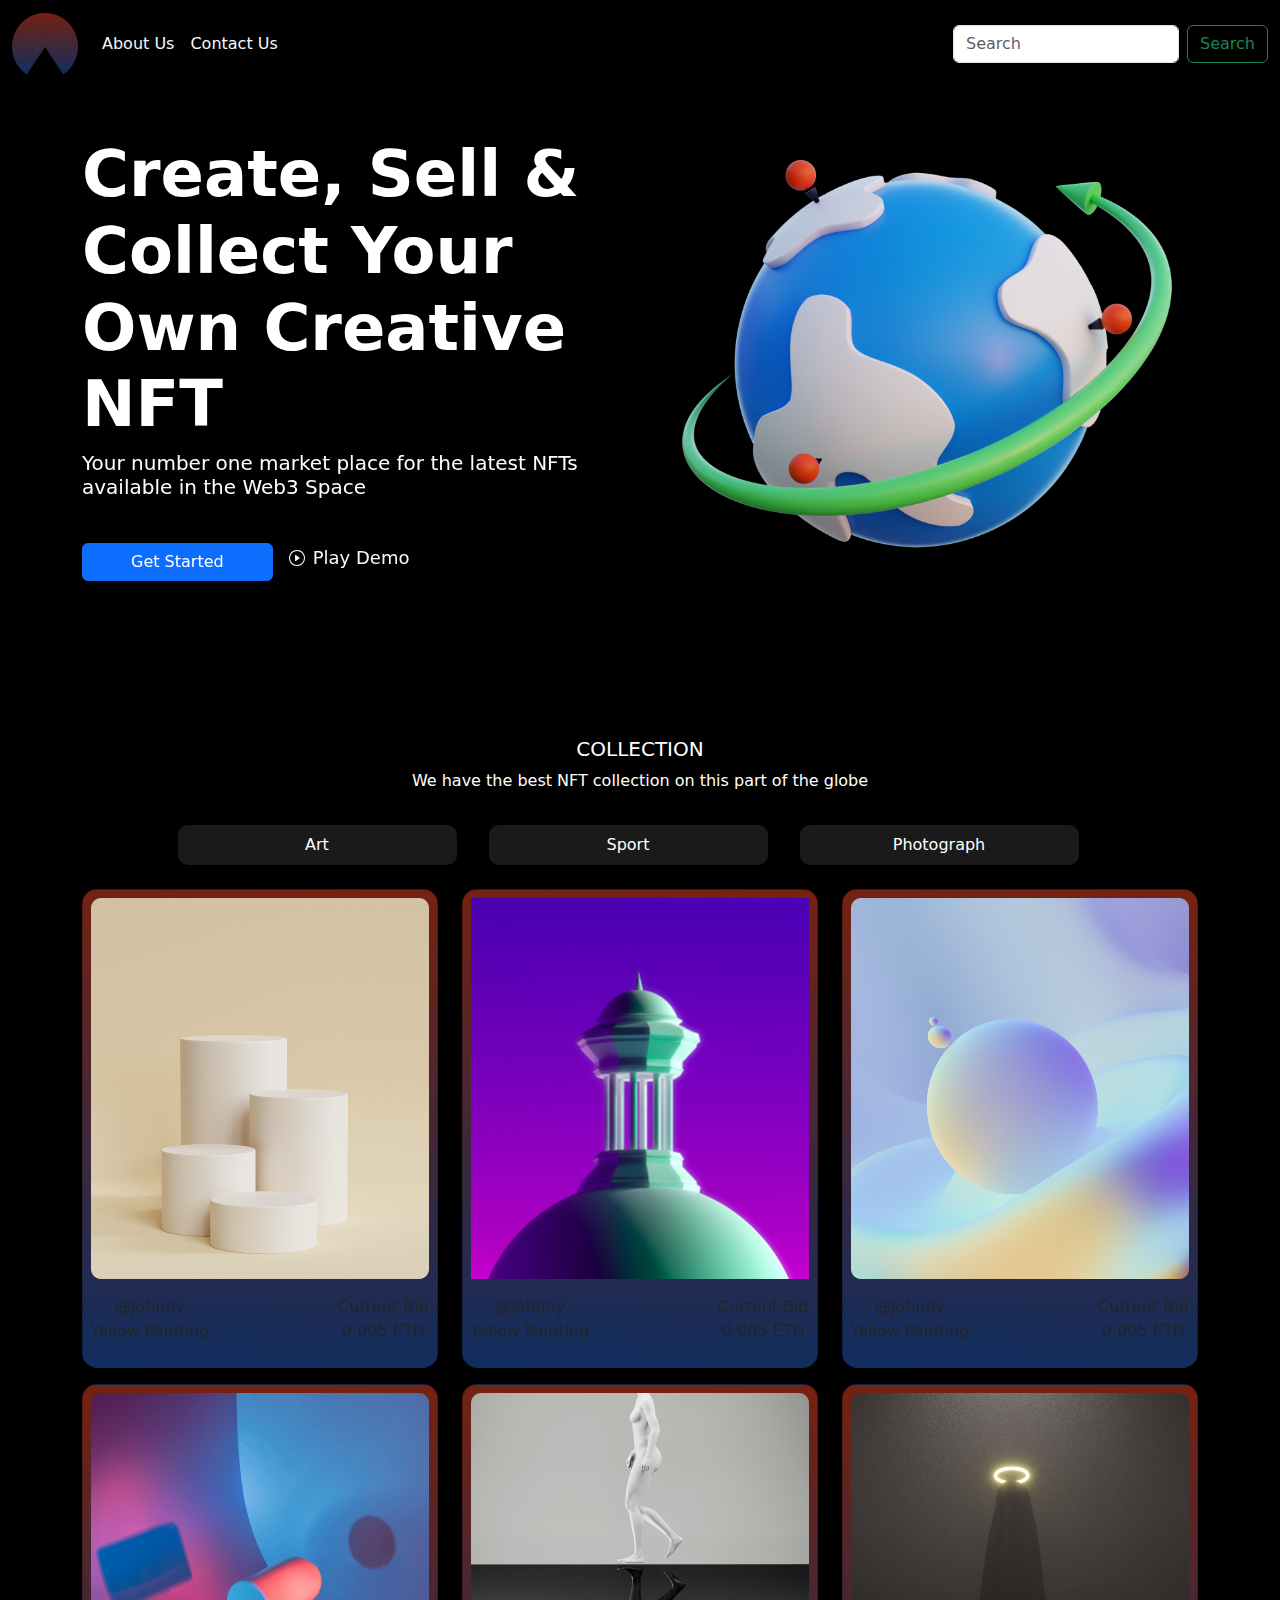
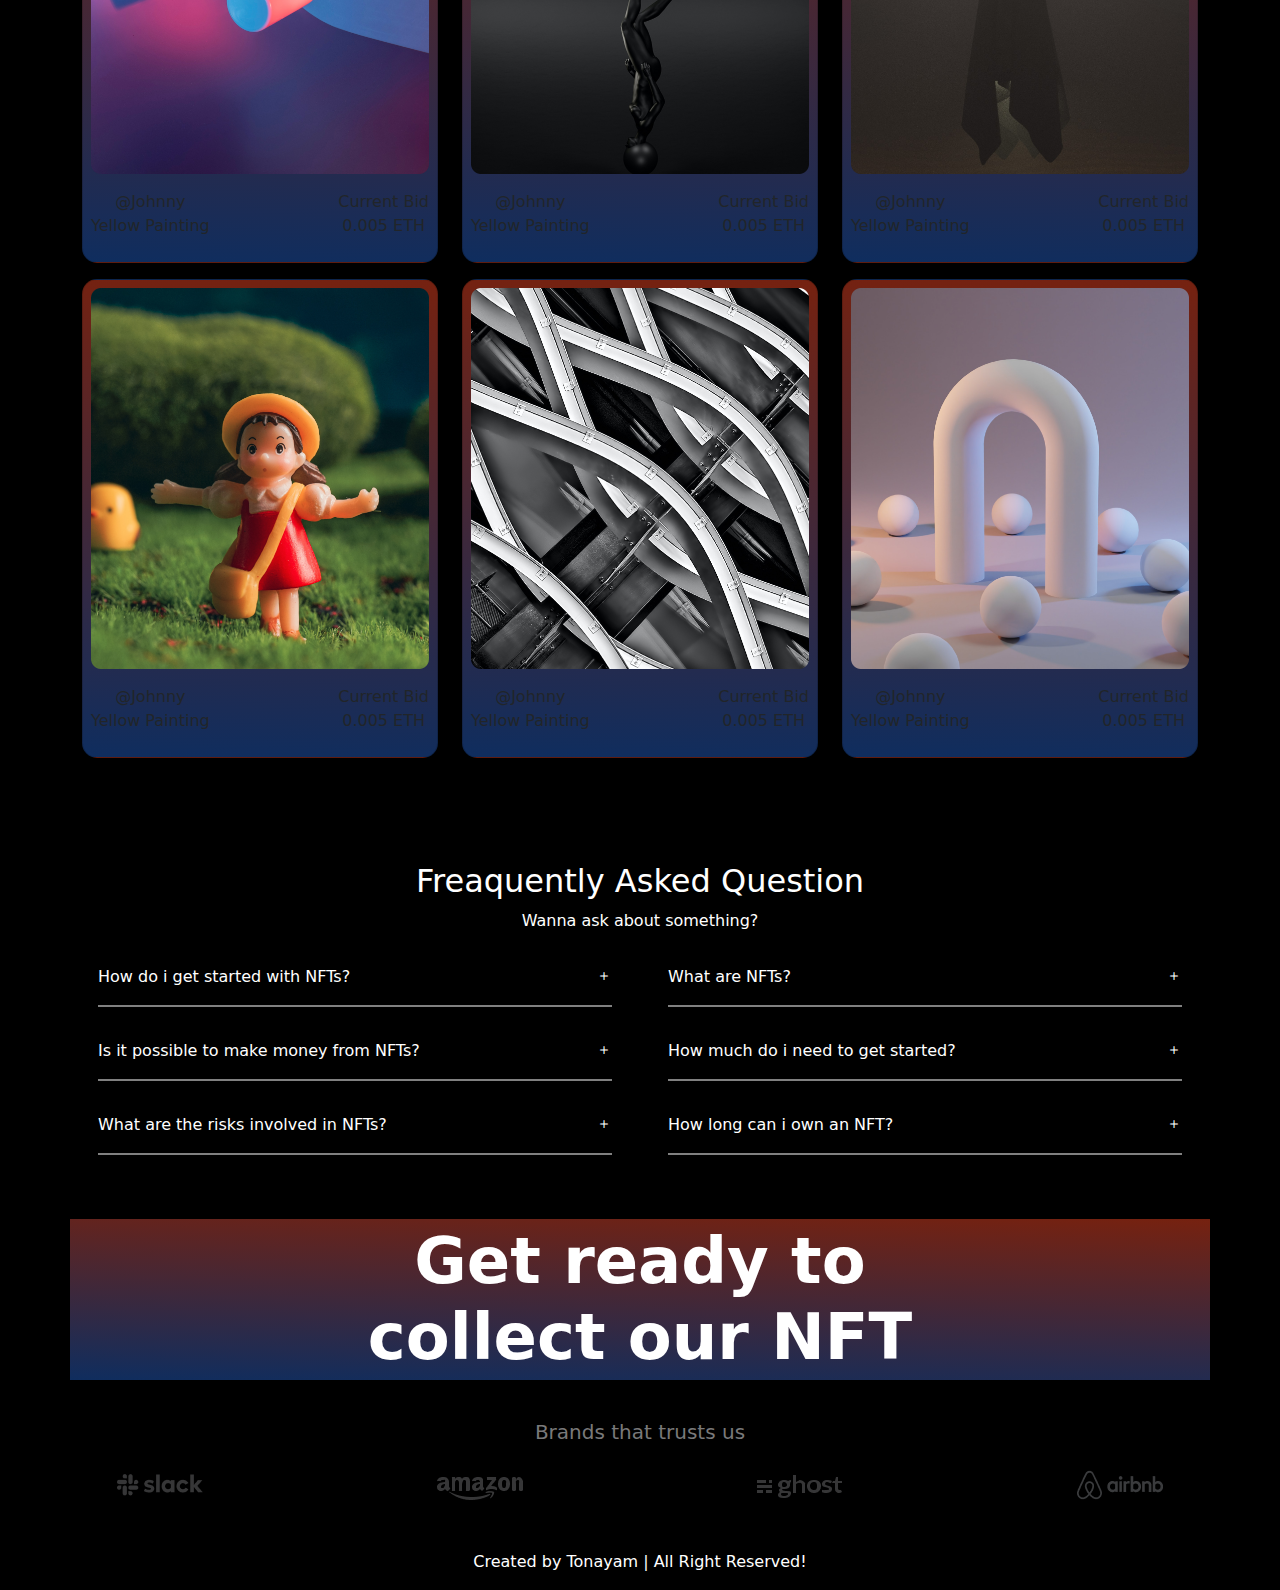
==== index.html @ 52a860ad "update" ====
<!DOCTYPE html>
<html lang="en">
  <head>
    <meta charset="UTF-8" />
    <meta http-equiv="X-UA-Compatible" content="IE=edge" />
    <meta name="viewport" content="width=device-width, initial-scale=1.0" />
    <link
      rel="stylesheet"
      href="https://cdn.jsdelivr.net/npm/bootstrap@5.2.0-beta1/dist/css/bootstrap.min.css"
    />
    <link
      rel="stylesheet"
      href="https://cdn.jsdelivr.net/npm/bootstrap-icons@1.8.2/font/bootstrap-icons.css"
    />
    <link rel="stylesheet" href="./styles.css" />
    <link href="https://unpkg.com/aos@2.3.1/dist/aos.css" rel="stylesheet" />
    <title>Meta-Verse</title>
  </head>
  <body>
    <nav class="navbar navbar-expand-lg">
      <div class="container-fluid">
        <a class="navbar-brand" href="#"
          ><img src="./Images/logo.png" alt=""
        /></a>
        <button
          class="navbar-toggler bg-light"
          type="button"
          data-bs-toggle="collapse"
          data-bs-target="#navbarSupportedContent"
          aria-controls="navbarSupportedContent"
          aria-expanded="false"
          aria-label="Toggle navigation"
        >
          <span class="navbar-toggler-icon"></span>
        </button>
        <div class="collapse navbar-collapse" id="navbarSupportedContent">
          <ul class="navbar-nav me-auto mb-2 mb-lg-0">
            <li class="nav-item">
              <a class="nav-link text-light" href="./about.html">About Us</a>
            </li>
            <li class="nav-item">
              <a class="nav-link text-light" href="./contact.html"
                >Contact Us</a
              >
            </li>
          </ul>
          <form class="d-flex" role="search">
            <input
              class="form-control me-2"
              type="search"
              placeholder="Search"
              aria-label="Search"
            />
            <button class="btn btn-outline-success" type="submit">
              Search
            </button>
          </form>
        </div>
      </div>
    </nav>
    <header>
      <div class="container py-lg-5 py-2">
        <div class="row d-flex flex-lg-row flex-column-reverse">
          <div class="col-lg-6 py-lg-0 py-5" data-aos="fade-up">
            <h1>Create, Sell & Collect Your Own Creative NFT</h1>
            <h3>
              Your number one market place for the latest NFTs available in the
              Web3 Space
            </h3>
            <div class="d-flex flex-column flex-lg-row align-items-center pt-4">
              <button class="btn btn-primary px-lg-5">Get Started</button>
              <a class="p-3 text-light d-flex" href="#"
                ><i class="bi bi-play-circle"></i>
                <h4 class="ms-2">Play Demo</h4>
              </a>
            </div>
          </div>
          <div class="col-lg-6 globe">
            <img src="./Images/globe.png" alt="" class="img-fluid" />
          </div>
        </div>
      </div>
    </header>
    <section class="collection">
      <div class="container mt-lg-5 mt-2 pt-5">
        <div class="row text-center">
          <h3>COLLECTION</h3>
          <p>We have the best NFT collection on this part of the globe</p>
          <div class="row d-flex justify-content-center text-center">
            <div class="cat col-3">Art</div>
            <div class="cat col-3">Sport</div>
            <div class="cat col-lg-3 col-md-3 col-5">Photograph</div>
          </div>
          <div class="col-lg-4 col-md-6 col-12">
            <div class="card p-2">
              <img src="./Images/nft-1.png" alt="" />
              <div class="pt-3 pb-0 d-flex justify-content-between">
                <p>@Johnny <br />Yellow Painting</p>
                <p>
                  Current Bid <br />
                  0.005 ETH
                </p>
              </div>
            </div>
          </div>
          <div class="col-lg-4 col-md-6 col-12">
            <div class="card p-2">
              <img src="./Images/nft-2.png" alt="" />
              <div class="pt-3 pb-0 d-flex justify-content-between">
                <p>@Johnny <br />Yellow Painting</p>
                <p>
                  Current Bid <br />
                  0.005 ETH
                </p>
              </div>
            </div>
          </div>
          <div class="col-lg-4 col-md-6 col-12">
            <div class="card p-2">
              <img src="./Images/nft-3.png" alt="" />
              <div class="pt-3 pb-0 d-flex justify-content-between">
                <p>@Johnny <br />Yellow Painting</p>
                <p>
                  Current Bid <br />
                  0.005 ETH
                </p>
              </div>
            </div>
          </div>
          <div class="col-lg-4 col-md-6 col-12">
            <div class="card p-2">
              <img src="./Images/nft-4.png" alt="" />
              <div class="pt-3 pb-0 d-flex justify-content-between">
                <p>@Johnny <br />Yellow Painting</p>
                <p>
                  Current Bid <br />
                  0.005 ETH
                </p>
              </div>
            </div>
          </div>
          <div class="col-lg-4 col-md-6 col-12">
            <div class="card p-2">
              <img src="./Images/nft-5.png" alt="" />
              <div class="pt-3 pb-0 d-flex justify-content-between">
                <p>@Johnny <br />Yellow Painting</p>
                <p>
                  Current Bid <br />
                  0.005 ETH
                </p>
              </div>
            </div>
          </div>
          <div class="col-lg-4 col-md-6 col-12">
            <div class="card p-2">
              <img src="./Images/nft-6.png" alt="" />
              <div class="pt-3 pb-0 d-flex justify-content-between">
                <p>@Johnny <br />Yellow Painting</p>
                <p>
                  Current Bid <br />
                  0.005 ETH
                </p>
              </div>
            </div>
          </div>
          <div class="col-lg-4 col-md-6 col-12">
            <div class="card p-2">
              <img src="./Images/nft-7.png" alt="" />
              <div class="pt-3 pb-0 d-flex justify-content-between">
                <p>@Johnny <br />Yellow Painting</p>
                <p>
                  Current Bid <br />
                  0.005 ETH
                </p>
              </div>
            </div>
          </div>
          <div class="col-lg-4 col-md-6 col-12">
            <div class="card p-2">
              <img src="./Images/nft-8.png" alt="" />
              <div class="pt-3 pb-0 d-flex justify-content-between">
                <p>@Johnny <br />Yellow Painting</p>
                <p>
                  Current Bid <br />
                  0.005 ETH
                </p>
              </div>
            </div>
          </div>
          <div class="col-lg-4 col-md-6 col-12">
            <div class="card p-2">
              <img src="./Images/nft-9.png" alt="" />
              <div class="pt-3 pb-0 d-flex justify-content-between">
                <p>@Johnny <br />Yellow Painting</p>
                <p>
                  Current Bid <br />
                  0.005 ETH
                </p>
              </div>
            </div>
          </div>
        </div>
      </div>
    </section>
    <section class="faq">
      <div class="container mt-5 pt-5">
        <div class="row text-center">
          <h2>Freaquently Asked Question</h2>
          <p>Wanna ask about something?</p>
          <div class="col-lg-6 col-md-6 col-12">
            <div class="question d-flex justify-content-between">
              <p>How do i get started with NFTs?</p>
              <i class="bi bi-plus"></i>
            </div>
          </div>
          <div class="col-lg-6 col-md-6 col-12">
            <div class="question d-flex justify-content-between">
              <p>What are NFTs?</p>
              <i class="bi bi-plus"></i>
            </div>
          </div>
          <div class="col-lg-6 col-md-6 col-12">
            <div class="question d-flex justify-content-between">
              <p>Is it possible to make money from NFTs?</p>
              <i class="bi bi-plus"></i>
            </div>
          </div>
          <div class="col-lg-6 col-md-6 col-12">
            <div class="question d-flex justify-content-between">
              <p>How much do i need to get started?</p>
              <i class="bi bi-plus"></i>
            </div>
          </div>
          <div class="col-lg-6 col-md-6 col-12">
            <div class="question d-flex justify-content-between">
              <p>What are the risks involved in NFTs?</p>
              <i class="bi bi-plus"></i>
            </div>
          </div>
          <div class="col-lg-6 col-md-6 col-12">
            <div class="question d-flex justify-content-between">
              <p>How long can i own an NFT?</p>
              <i class="bi bi-plus"></i>
            </div>
          </div>
        </div>
      </div>
    </section>
    <section class="get-ready">
      <div class="container mt-5 py-1 px-5 text-center">
        <h1>Get ready to collect our NFT</h1>
      </div>
    </section>
    <section class="brands">
      <div class="brands pt-3">
        <h3 class="pt-4 text-center">Brands that trusts us</h3>
        <div class="row d-flex pt-3 text-center mx-0">
          <div class="col-lg-3 col-6">
            <img src="./Images/slack.png" alt="" />
          </div>
          <div class="col-lg-3 col-6">
            <img src="./Images/amazon.png" alt="" />
          </div>
          <div class="col-lg-3 col-6">
            <img src="./Images/ghost.png" alt="" />
          </div>
          <div class="col-lg-3 col-6">
            <img src="./Images/airbnb.png" alt="" />
          </div>
        </div>
      </div>
    </section>
    <footer>
      <div class="container text-center mt-5">
        <p>Created by Tonayam | All Right Reserved!</p>
      </div>
    </footer>
    <script
      src="https://cdn.jsdelivr.net/npm/bootstrap@5.2.0-beta1/dist/js/bootstrap.bundle.min.js"
      integrity="sha384-pprn3073KE6tl6bjs2QrFaJGz5/SUsLqktiwsUTF55Jfv3qYSDhgCecCxMW52nD2"
      crossorigin="anonymous"
    ></script>
    <script src="https://unpkg.com/aos@2.3.1/dist/aos.js"></script>
    <script>
      AOS.init({
        duration: 1000,
      });
    </script>
  </body>
</html>
---- styles.css ----
* {
  padding: 0;
  margin: 0;
  box-sizing: border-box;
}
h1 {
  font-size: 64px;
  font-weight: 600;
}
h3 {
  font-size: 20px;
}
h4 {
  font-size: 18px;
}
a {
  font-weight: 700;
  text-decoration: none;
}
body {
  background: #000000;
  color: white;
}
.brands {
  color: #79797a;
}
.brands .logo img {
  margin: 1rem;
}
.globe img {
  animation: globe 2s infinite linear;
}
.collection .cat {
  background: rgba(255, 255, 255, 0.1);
  border-radius: 10px;
  margin: 1rem;
  padding: 0.5rem;
}
.collection .card {
  background: linear-gradient(
    181.88deg,
    rgba(208, 60, 30, 0.56) 1.59%,
    rgba(16, 82, 177, 0.56) 105.94%
  );
  border-radius: 15px;
  margin: 0.5rem 0;
}
.faq .question {
  border-bottom: 2px solid grey;
  margin: 1rem;
}
.get-ready .container {
  background: linear-gradient(
    181.88deg,
    rgba(208, 60, 30, 0.56) 1.59%,
    rgba(16, 82, 177, 0.56) 105.94%
  );
  animation: bg-change 2s infinite;
}
@keyframes bg-change {
  0% {
    background: linear-gradient(
      181.88deg,
      rgba(208, 60, 30, 0.56) 1.59%,
      rgba(16, 82, 177, 0.56) 105.94%
    );
  }
  50% {
    background: black;
  }
  100% {
    background: linear-gradient(
      181.88deg,
      rgba(208, 60, 30, 0.56) 1.59%,
      rgba(16, 82, 177, 0.56) 105.94%
    );
  }
}
.get-ready h1 {
  width: 60%;
  margin: 0 auto;
}
@keyframes globe {
  0% {
    transform: scale(1);
  }
  50% {
    transform: scale(1.1);
  }
  100% {
    transform: scale(1);
  }
}
@media screen and (max-width: 450px) {
  h1 {
    font-size: 2rem;
    font-weight: 600;
  }
  h3 {
    font-size: 1.5rem;
  }
  h4 {
    font-size: 1.2rem;
  }
}
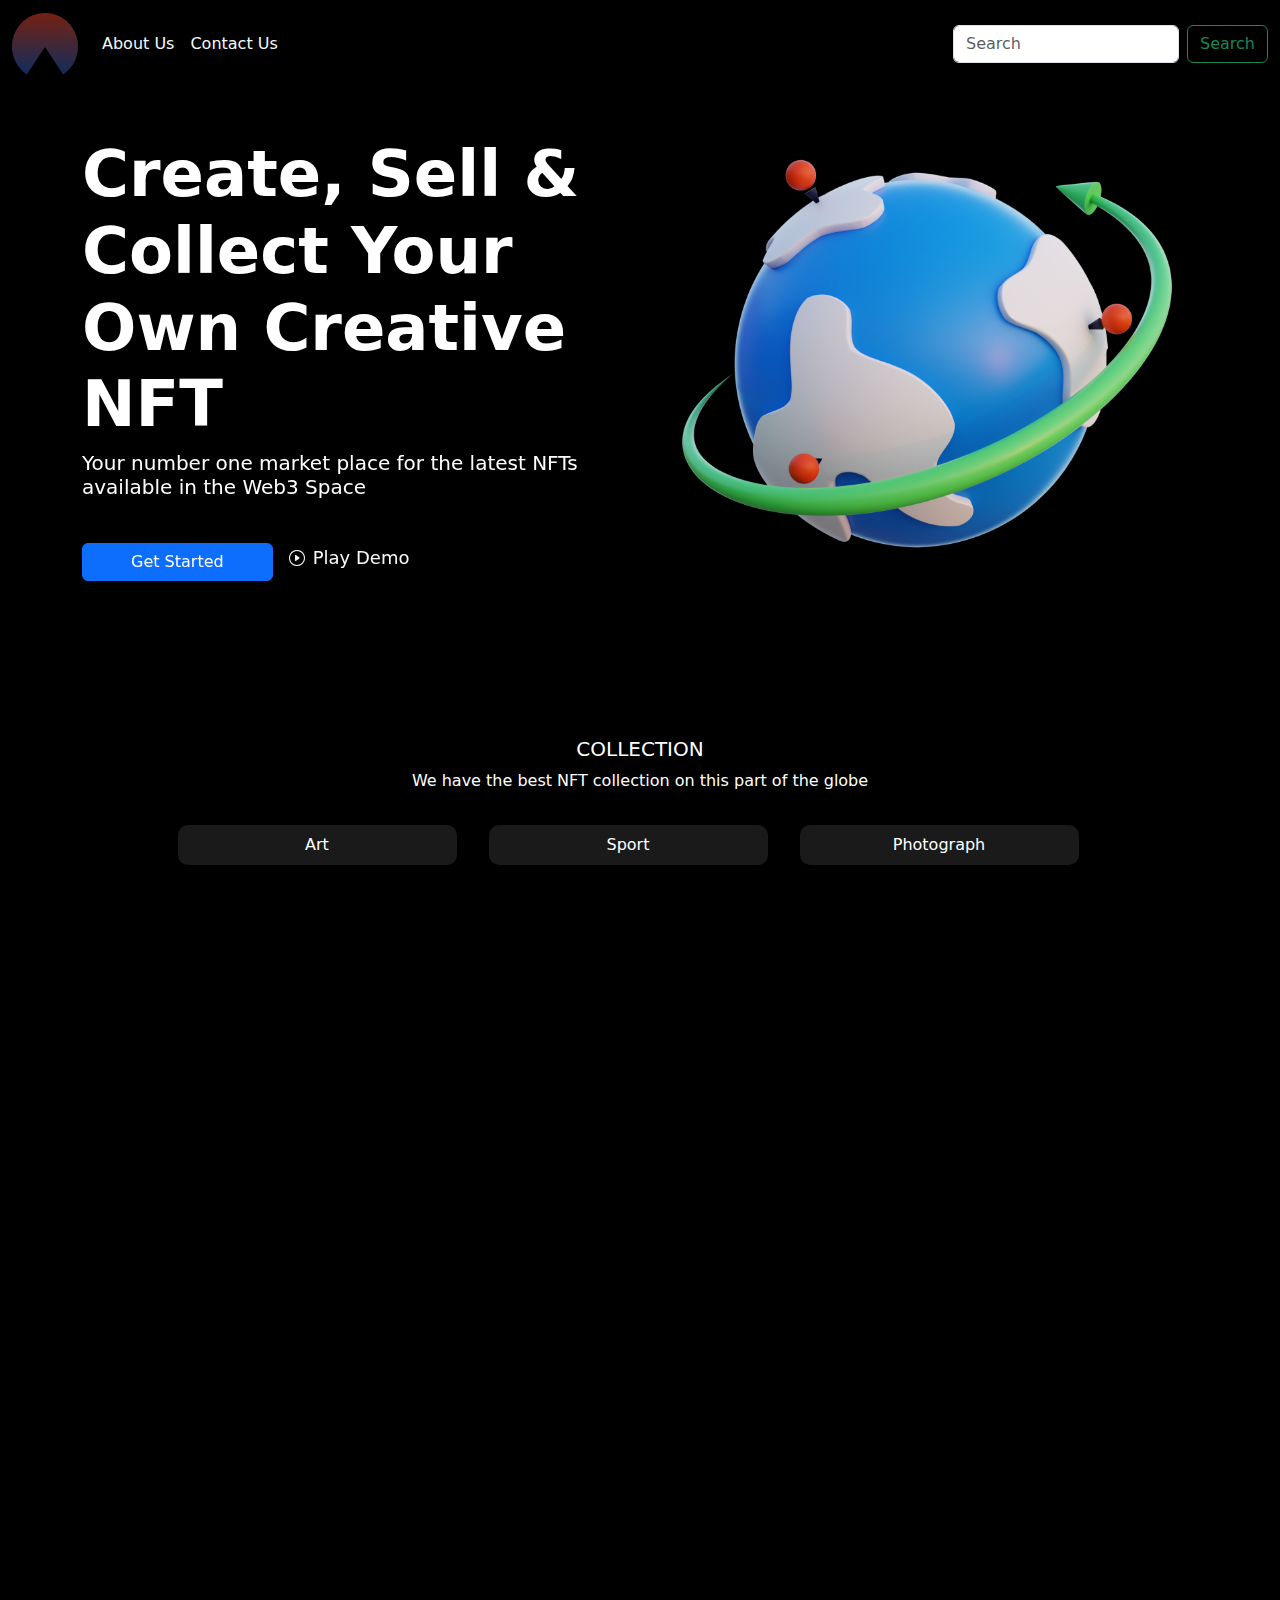
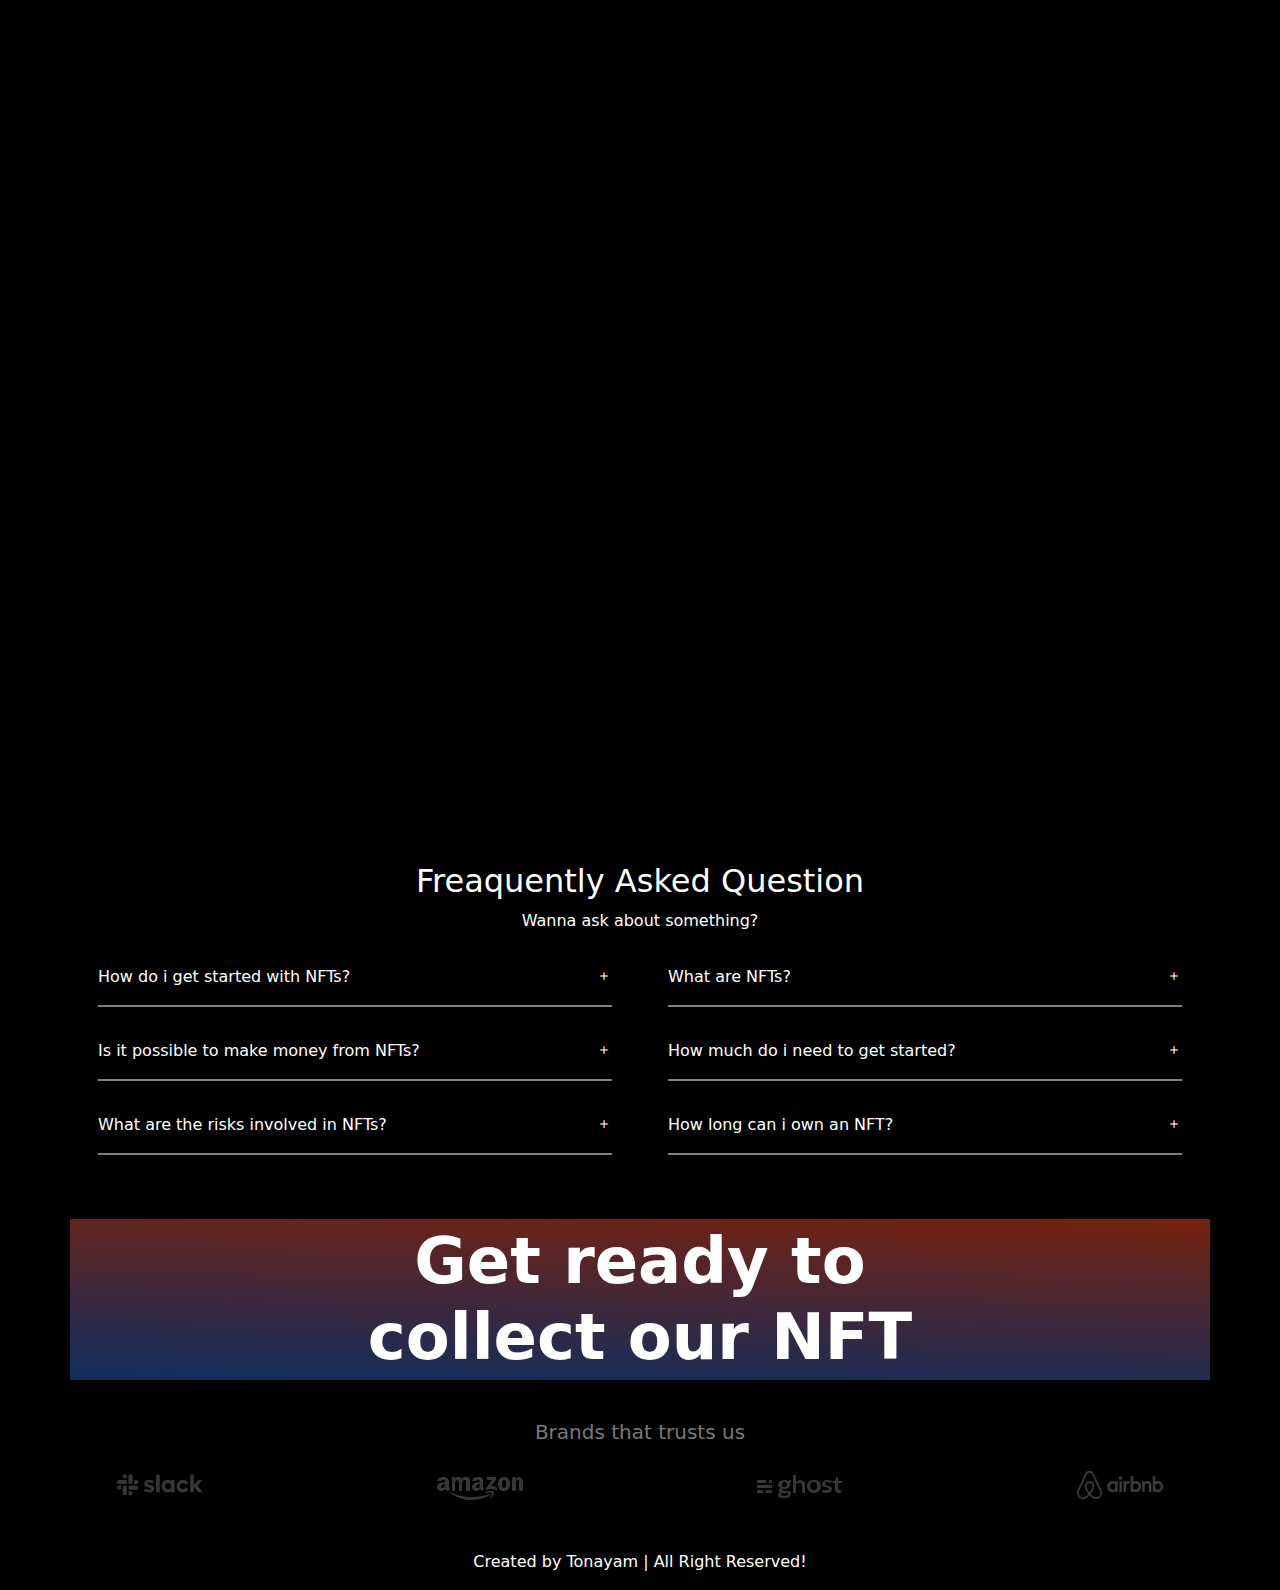
==== commit 8f2e035f: "update" ====
--- a/index.html
+++ b/index.html
@@ -92,7 +92,12 @@
             <div class="cat col-lg-3 col-md-3 col-5">Photograph</div>
           </div>
           <div class="col-lg-4 col-md-6 col-12">
-            <div class="card p-2">
+            <div
+              class="card p-2"
+              data-aos="zoom-in"
+              data-aos-offset="300"
+              data-aos-easing="ease-in-sine"
+            >
               <img src="./Images/nft-1.png" alt="" />
               <div class="pt-3 pb-0 d-flex justify-content-between">
                 <p>@Johnny <br />Yellow Painting</p>
@@ -104,7 +109,12 @@
             </div>
           </div>
           <div class="col-lg-4 col-md-6 col-12">
-            <div class="card p-2">
+            <div
+              class="card p-2"
+              data-aos="zoom-in"
+              data-aos-offset="300"
+              data-aos-easing="ease-in-sine"
+            >
               <img src="./Images/nft-2.png" alt="" />
               <div class="pt-3 pb-0 d-flex justify-content-between">
                 <p>@Johnny <br />Yellow Painting</p>
@@ -116,7 +126,12 @@
             </div>
           </div>
           <div class="col-lg-4 col-md-6 col-12">
-            <div class="card p-2">
+            <div
+              class="card p-2"
+              data-aos="zoom-in"
+              data-aos-offset="300"
+              data-aos-easing="ease-in-sine"
+            >
               <img src="./Images/nft-3.png" alt="" />
               <div class="pt-3 pb-0 d-flex justify-content-between">
                 <p>@Johnny <br />Yellow Painting</p>
@@ -128,7 +143,12 @@
             </div>
           </div>
           <div class="col-lg-4 col-md-6 col-12">
-            <div class="card p-2">
+            <div
+              class="card p-2"
+              data-aos="zoom-in"
+              data-aos-offset="300"
+              data-aos-easing="ease-in-sine"
+            >
               <img src="./Images/nft-4.png" alt="" />
               <div class="pt-3 pb-0 d-flex justify-content-between">
                 <p>@Johnny <br />Yellow Painting</p>
@@ -140,7 +160,12 @@
             </div>
           </div>
           <div class="col-lg-4 col-md-6 col-12">
-            <div class="card p-2">
+            <div
+              class="card p-2"
+              data-aos="zoom-in"
+              data-aos-offset="300"
+              data-aos-easing="ease-in-sine"
+            >
               <img src="./Images/nft-5.png" alt="" />
               <div class="pt-3 pb-0 d-flex justify-content-between">
                 <p>@Johnny <br />Yellow Painting</p>
@@ -152,7 +177,12 @@
             </div>
           </div>
           <div class="col-lg-4 col-md-6 col-12">
-            <div class="card p-2">
+            <div
+              class="card p-2"
+              data-aos="zoom-in"
+              data-aos-offset="300"
+              data-aos-easing="ease-in-sine"
+            >
               <img src="./Images/nft-6.png" alt="" />
               <div class="pt-3 pb-0 d-flex justify-content-between">
                 <p>@Johnny <br />Yellow Painting</p>
@@ -164,7 +194,12 @@
             </div>
           </div>
           <div class="col-lg-4 col-md-6 col-12">
-            <div class="card p-2">
+            <div
+              class="card p-2"
+              data-aos="zoom-in"
+              data-aos-offset="300"
+              data-aos-easing="ease-in-sine"
+            >
               <img src="./Images/nft-7.png" alt="" />
               <div class="pt-3 pb-0 d-flex justify-content-between">
                 <p>@Johnny <br />Yellow Painting</p>
@@ -176,7 +211,12 @@
             </div>
           </div>
           <div class="col-lg-4 col-md-6 col-12">
-            <div class="card p-2">
+            <div
+              class="card p-2"
+              data-aos="zoom-in"
+              data-aos-offset="300"
+              data-aos-easing="ease-in-sine"
+            >
               <img src="./Images/nft-8.png" alt="" />
               <div class="pt-3 pb-0 d-flex justify-content-between">
                 <p>@Johnny <br />Yellow Painting</p>
@@ -188,7 +228,12 @@
             </div>
           </div>
           <div class="col-lg-4 col-md-6 col-12">
-            <div class="card p-2">
+            <div
+              class="card p-2"
+              data-aos="zoom-in"
+              data-aos-offset="300"
+              data-aos-easing="ease-in-sine"
+            >
               <img src="./Images/nft-9.png" alt="" />
               <div class="pt-3 pb-0 d-flex justify-content-between">
                 <p>@Johnny <br />Yellow Painting</p>
@@ -284,6 +329,7 @@
     <script>
       AOS.init({
         duration: 1000,
+        disable: "mobile",
       });
     </script>
   </body>
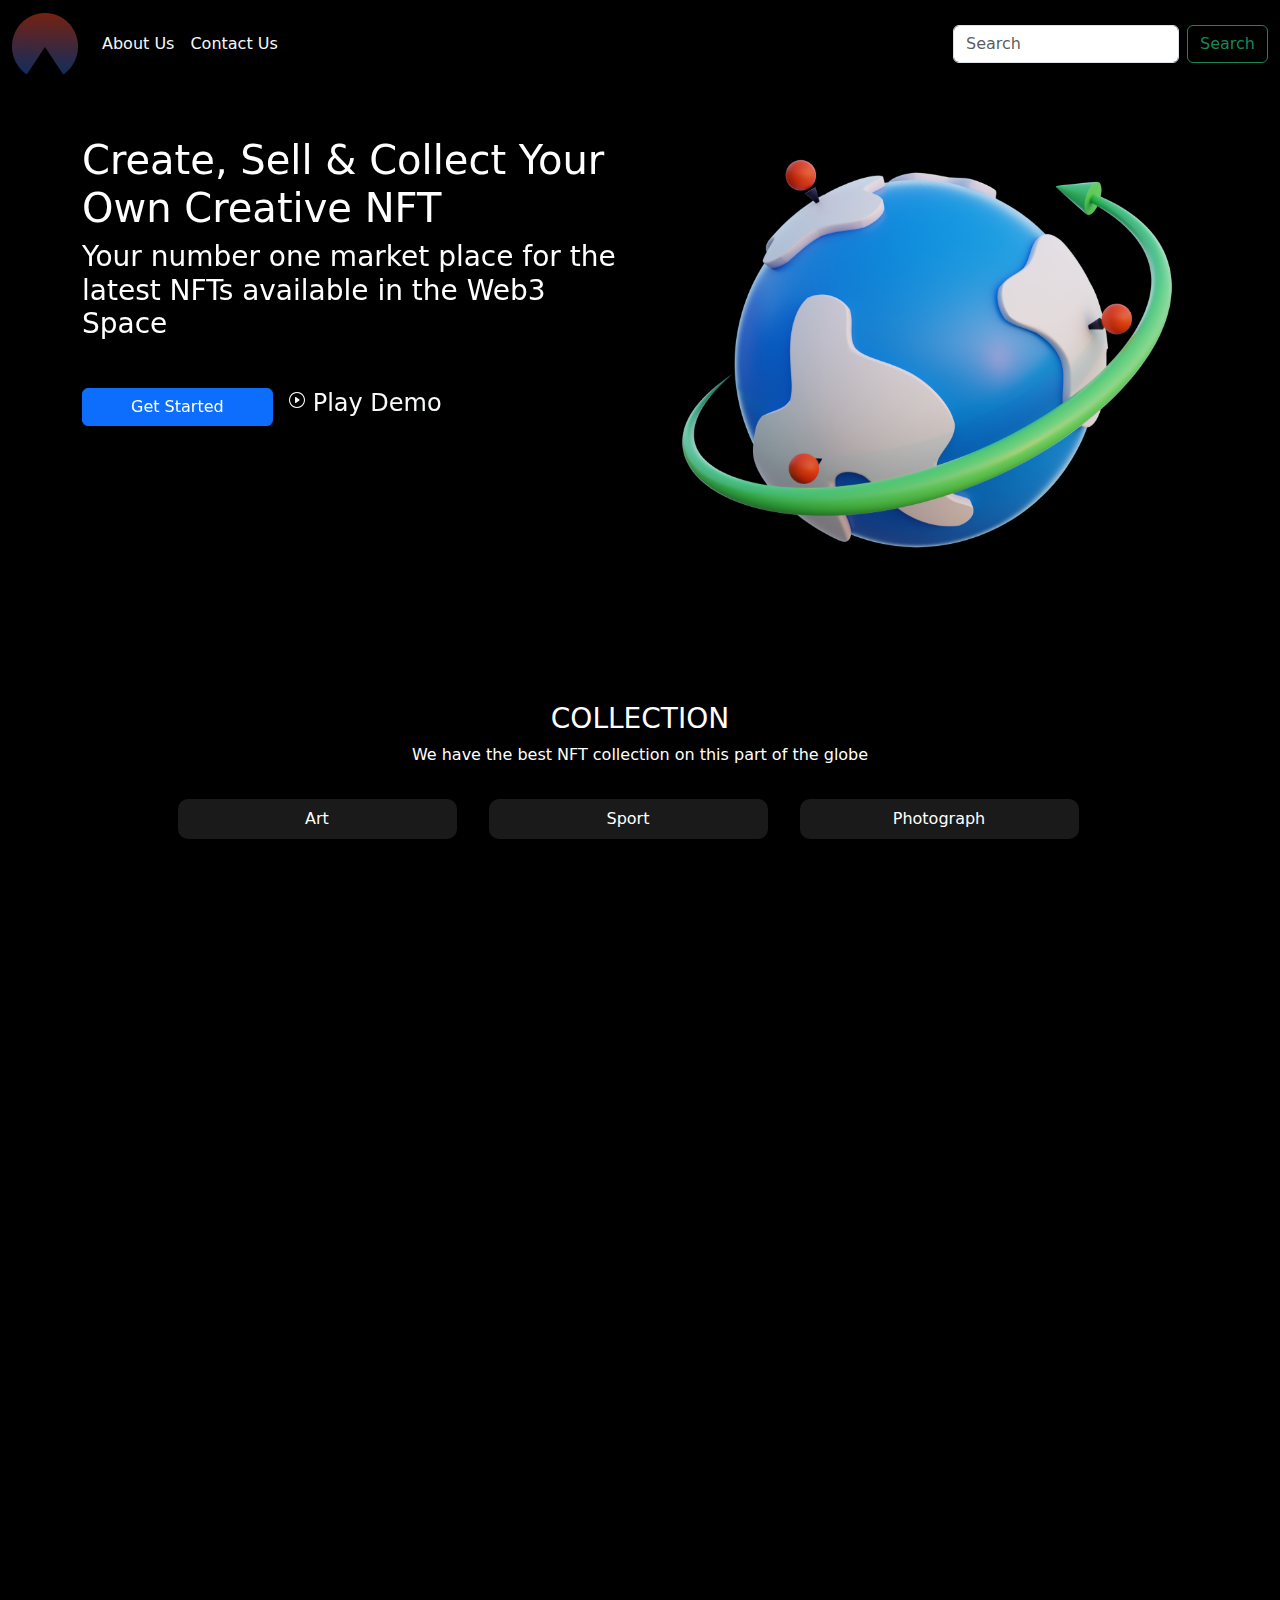
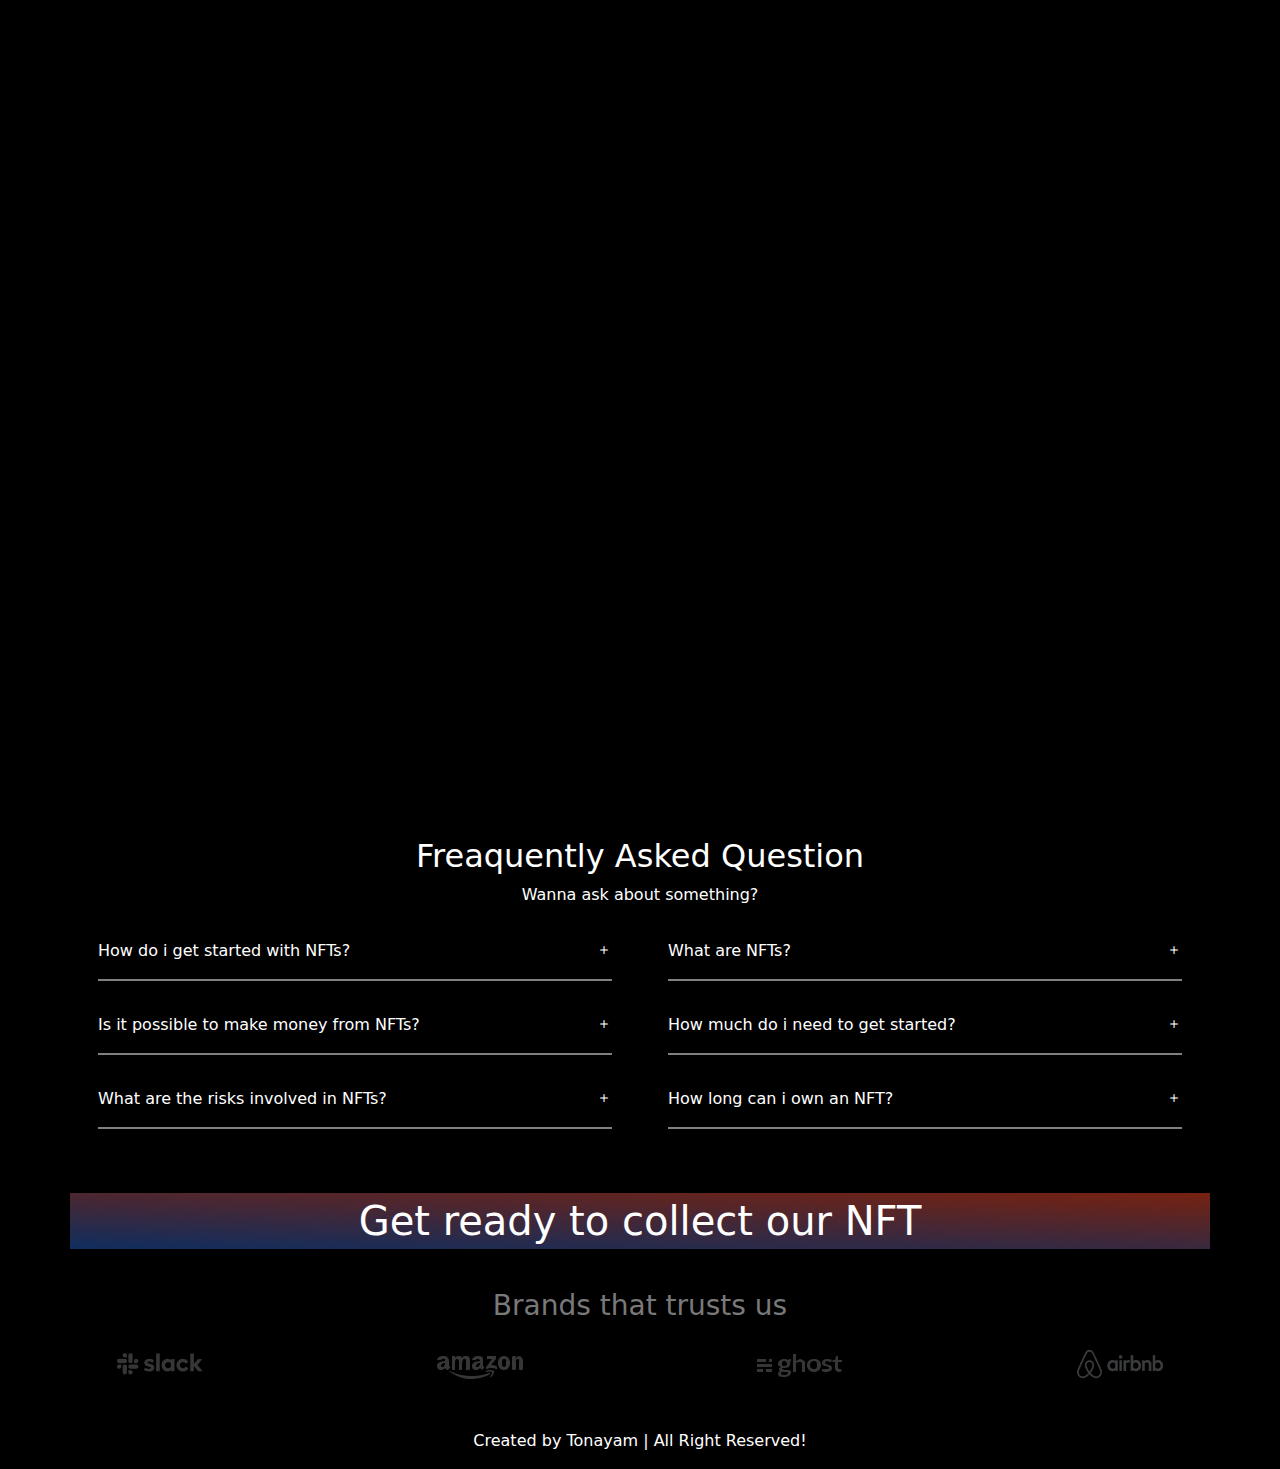
==== commit 3d31fdc1: "Update" ====
--- a/index.html
+++ b/index.html
@@ -62,16 +62,18 @@
       <div class="container py-lg-5 py-2">
         <div class="row d-flex flex-lg-row flex-column-reverse">
           <div class="col-lg-6 py-lg-0 py-5" data-aos="fade-up">
-            <h1>Create, Sell & Collect Your Own Creative NFT</h1>
-            <h3>
+            <h1 class="tex-bold">
+              Create, Sell & Collect Your Own Creative NFT
+            </h1>
+            <h3 class="tex-bold">
               Your number one market place for the latest NFTs available in the
               Web3 Space
             </h3>
             <div class="d-flex flex-column flex-lg-row align-items-center pt-4">
               <button class="btn btn-primary px-lg-5">Get Started</button>
-              <a class="p-3 text-light d-flex" href="#"
+              <a class="p-3 text-light d-flex text-decoration-none" href="#"
                 ><i class="bi bi-play-circle"></i>
-                <h4 class="ms-2">Play Demo</h4>
+                <h4 class="ms-2 tex-bold">Play Demo</h4>
               </a>
             </div>
           </div>
--- a/styles.css
+++ b/styles.css
@@ -2,20 +2,6 @@
   padding: 0;
   margin: 0;
   box-sizing: border-box;
-}
-h1 {
-  font-size: 64px;
-  font-weight: 600;
-}
-h3 {
-  font-size: 20px;
-}
-h4 {
-  font-size: 18px;
-}
-a {
-  font-weight: 700;
-  text-decoration: none;
 }
 body {
   background: #000000;
@@ -91,15 +77,3 @@
     transform: scale(1);
   }
 }
-@media screen and (max-width: 450px) {
-  h1 {
-    font-size: 2rem;
-    font-weight: 600;
-  }
-  h3 {
-    font-size: 1.5rem;
-  }
-  h4 {
-    font-size: 1.2rem;
-  }
-}
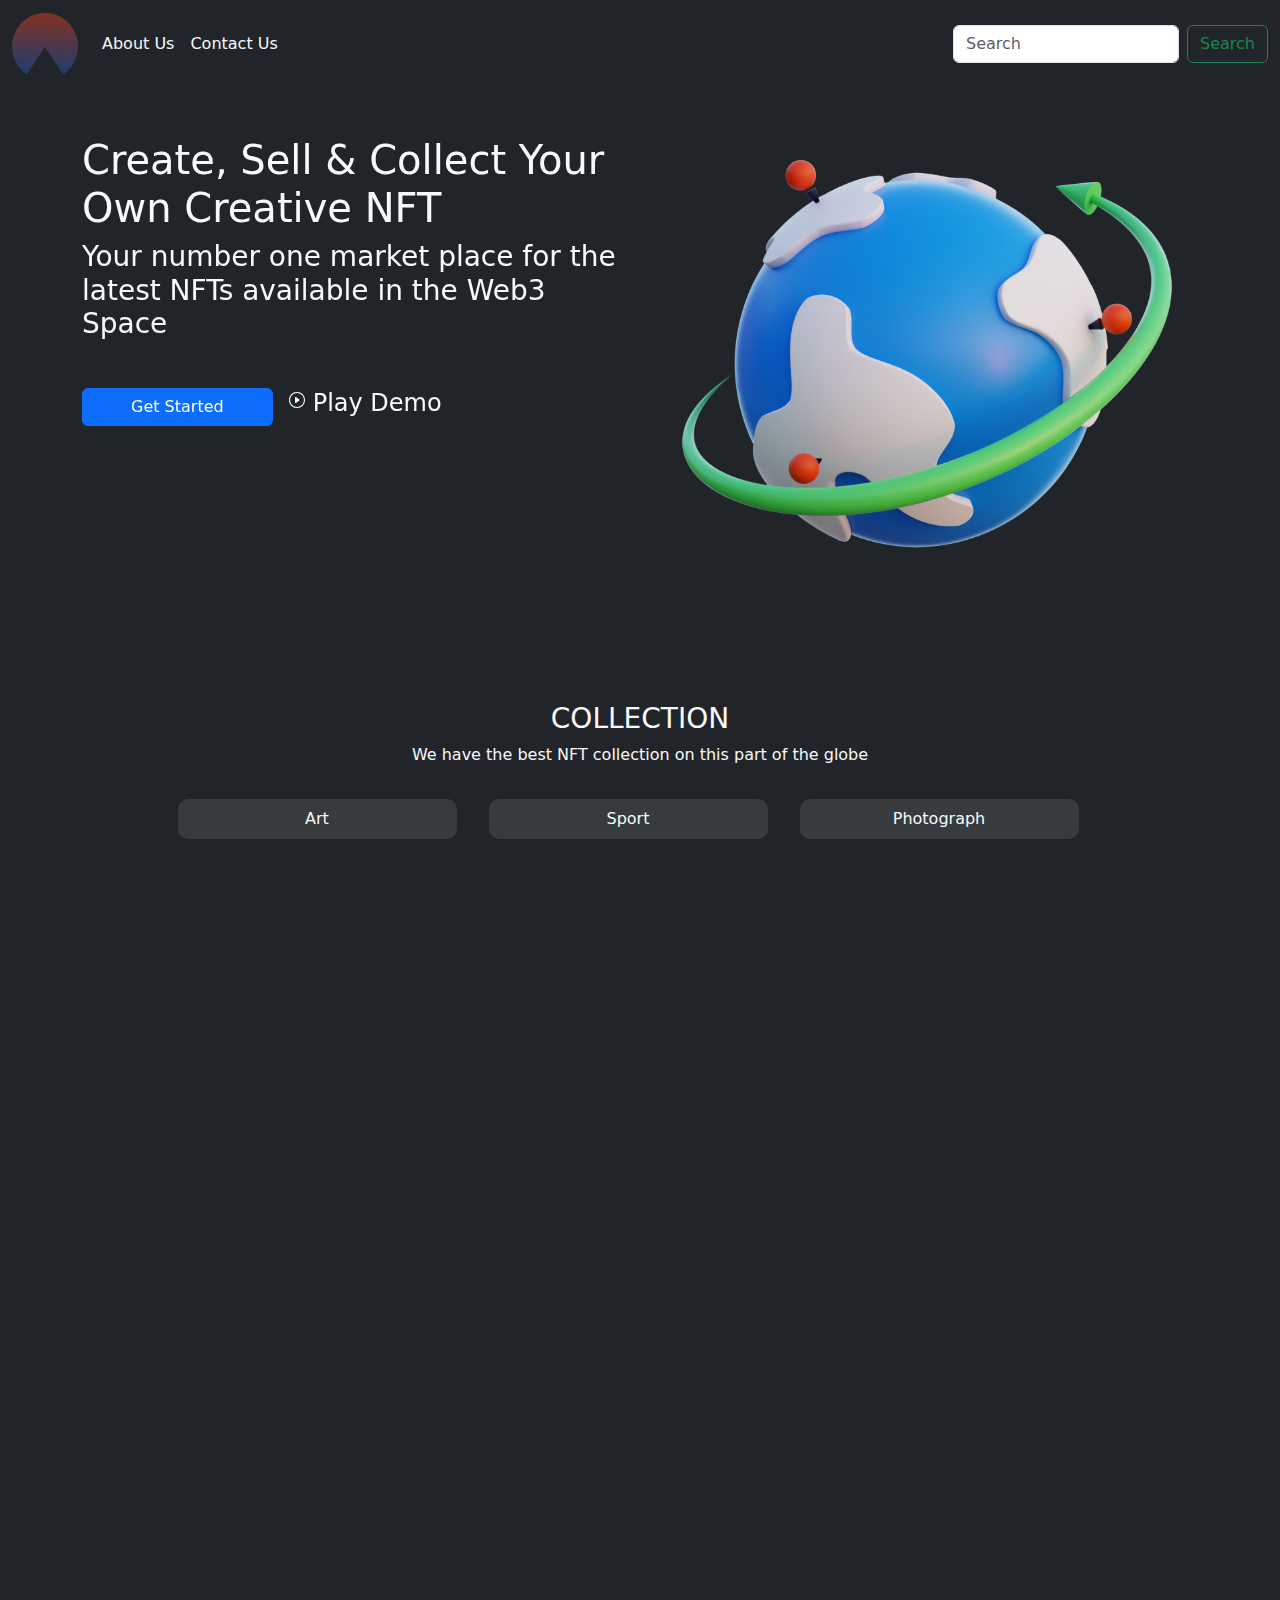
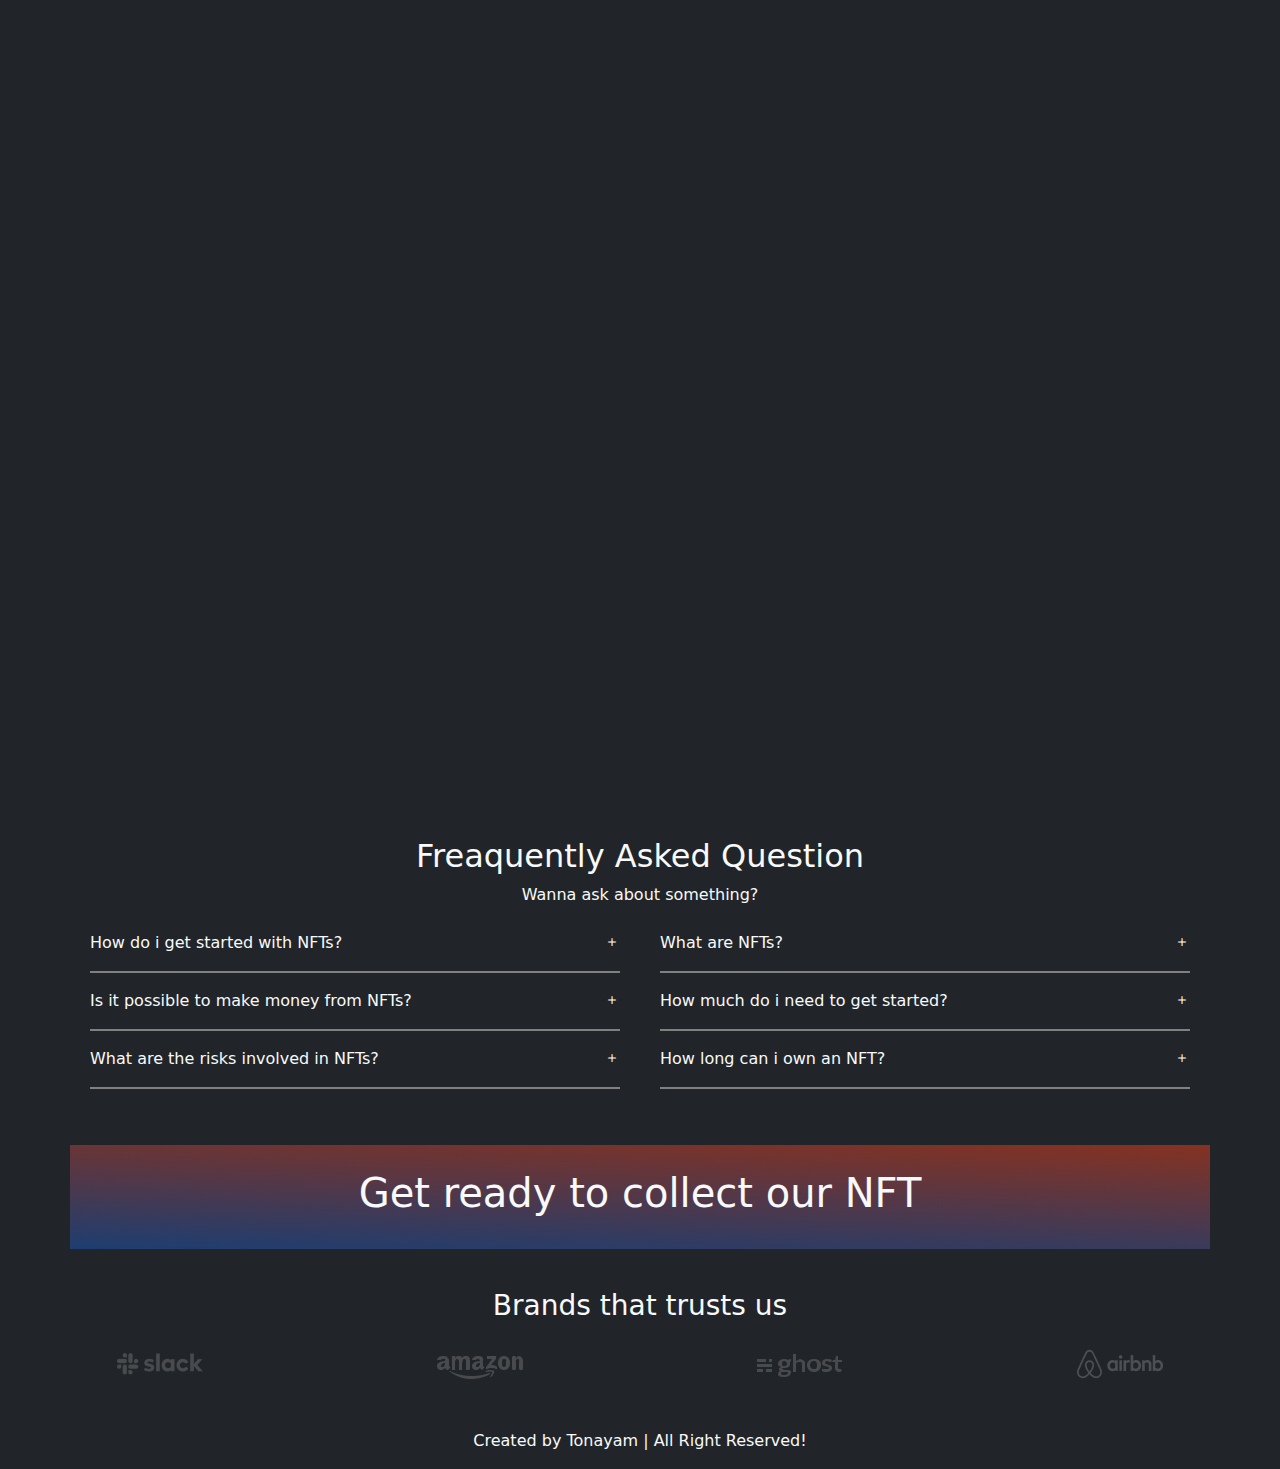
==== commit a2662791: "Update" ====
--- a/index.html
+++ b/index.html
@@ -16,7 +16,7 @@
     <link href="https://unpkg.com/aos@2.3.1/dist/aos.css" rel="stylesheet" />
     <title>Meta-Verse</title>
   </head>
-  <body>
+  <body class="bg-dark text-light">
     <nav class="navbar navbar-expand-lg">
       <div class="container-fluid">
         <a class="navbar-brand" href="#"
@@ -255,37 +255,37 @@
           <h2>Freaquently Asked Question</h2>
           <p>Wanna ask about something?</p>
           <div class="col-lg-6 col-md-6 col-12">
-            <div class="question d-flex justify-content-between">
+            <div class="question m-2 d-flex justify-content-between">
               <p>How do i get started with NFTs?</p>
               <i class="bi bi-plus"></i>
             </div>
           </div>
           <div class="col-lg-6 col-md-6 col-12">
-            <div class="question d-flex justify-content-between">
+            <div class="question m-2 d-flex justify-content-between">
               <p>What are NFTs?</p>
               <i class="bi bi-plus"></i>
             </div>
           </div>
           <div class="col-lg-6 col-md-6 col-12">
-            <div class="question d-flex justify-content-between">
+            <div class="question m-2 d-flex justify-content-between">
               <p>Is it possible to make money from NFTs?</p>
               <i class="bi bi-plus"></i>
             </div>
           </div>
           <div class="col-lg-6 col-md-6 col-12">
-            <div class="question d-flex justify-content-between">
+            <div class="question m-2 d-flex justify-content-between">
               <p>How much do i need to get started?</p>
               <i class="bi bi-plus"></i>
             </div>
           </div>
           <div class="col-lg-6 col-md-6 col-12">
-            <div class="question d-flex justify-content-between">
+            <div class="question m-2 d-flex justify-content-between">
               <p>What are the risks involved in NFTs?</p>
               <i class="bi bi-plus"></i>
             </div>
           </div>
           <div class="col-lg-6 col-md-6 col-12">
-            <div class="question d-flex justify-content-between">
+            <div class="question m-2 d-flex justify-content-between">
               <p>How long can i own an NFT?</p>
               <i class="bi bi-plus"></i>
             </div>
@@ -294,7 +294,7 @@
       </div>
     </section>
     <section class="get-ready">
-      <div class="container mt-5 py-1 px-5 text-center">
+      <div class="container mt-5 py-4 px-5 text-center">
         <h1>Get ready to collect our NFT</h1>
       </div>
     </section>
--- a/styles.css
+++ b/styles.css
@@ -3,16 +3,7 @@
   margin: 0;
   box-sizing: border-box;
 }
-body {
-  background: #000000;
-  color: white;
-}
-.brands {
-  color: #79797a;
-}
-.brands .logo img {
-  margin: 1rem;
-}
+
 .globe img {
   animation: globe 2s infinite linear;
 }
@@ -33,7 +24,6 @@
 }
 .faq .question {
   border-bottom: 2px solid grey;
-  margin: 1rem;
 }
 .get-ready .container {
   background: linear-gradient(
@@ -43,6 +33,7 @@
   );
   animation: bg-change 2s infinite;
 }
+/* ANIMATED BANNER */
 @keyframes bg-change {
   0% {
     background: linear-gradient(
@@ -52,7 +43,7 @@
     );
   }
   50% {
-    background: black;
+    background: #212529;
   }
   100% {
     background: linear-gradient(
@@ -62,10 +53,7 @@
     );
   }
 }
-.get-ready h1 {
-  width: 60%;
-  margin: 0 auto;
-}
+/* GLOBE ANIMATION */
 @keyframes globe {
   0% {
     transform: scale(1);
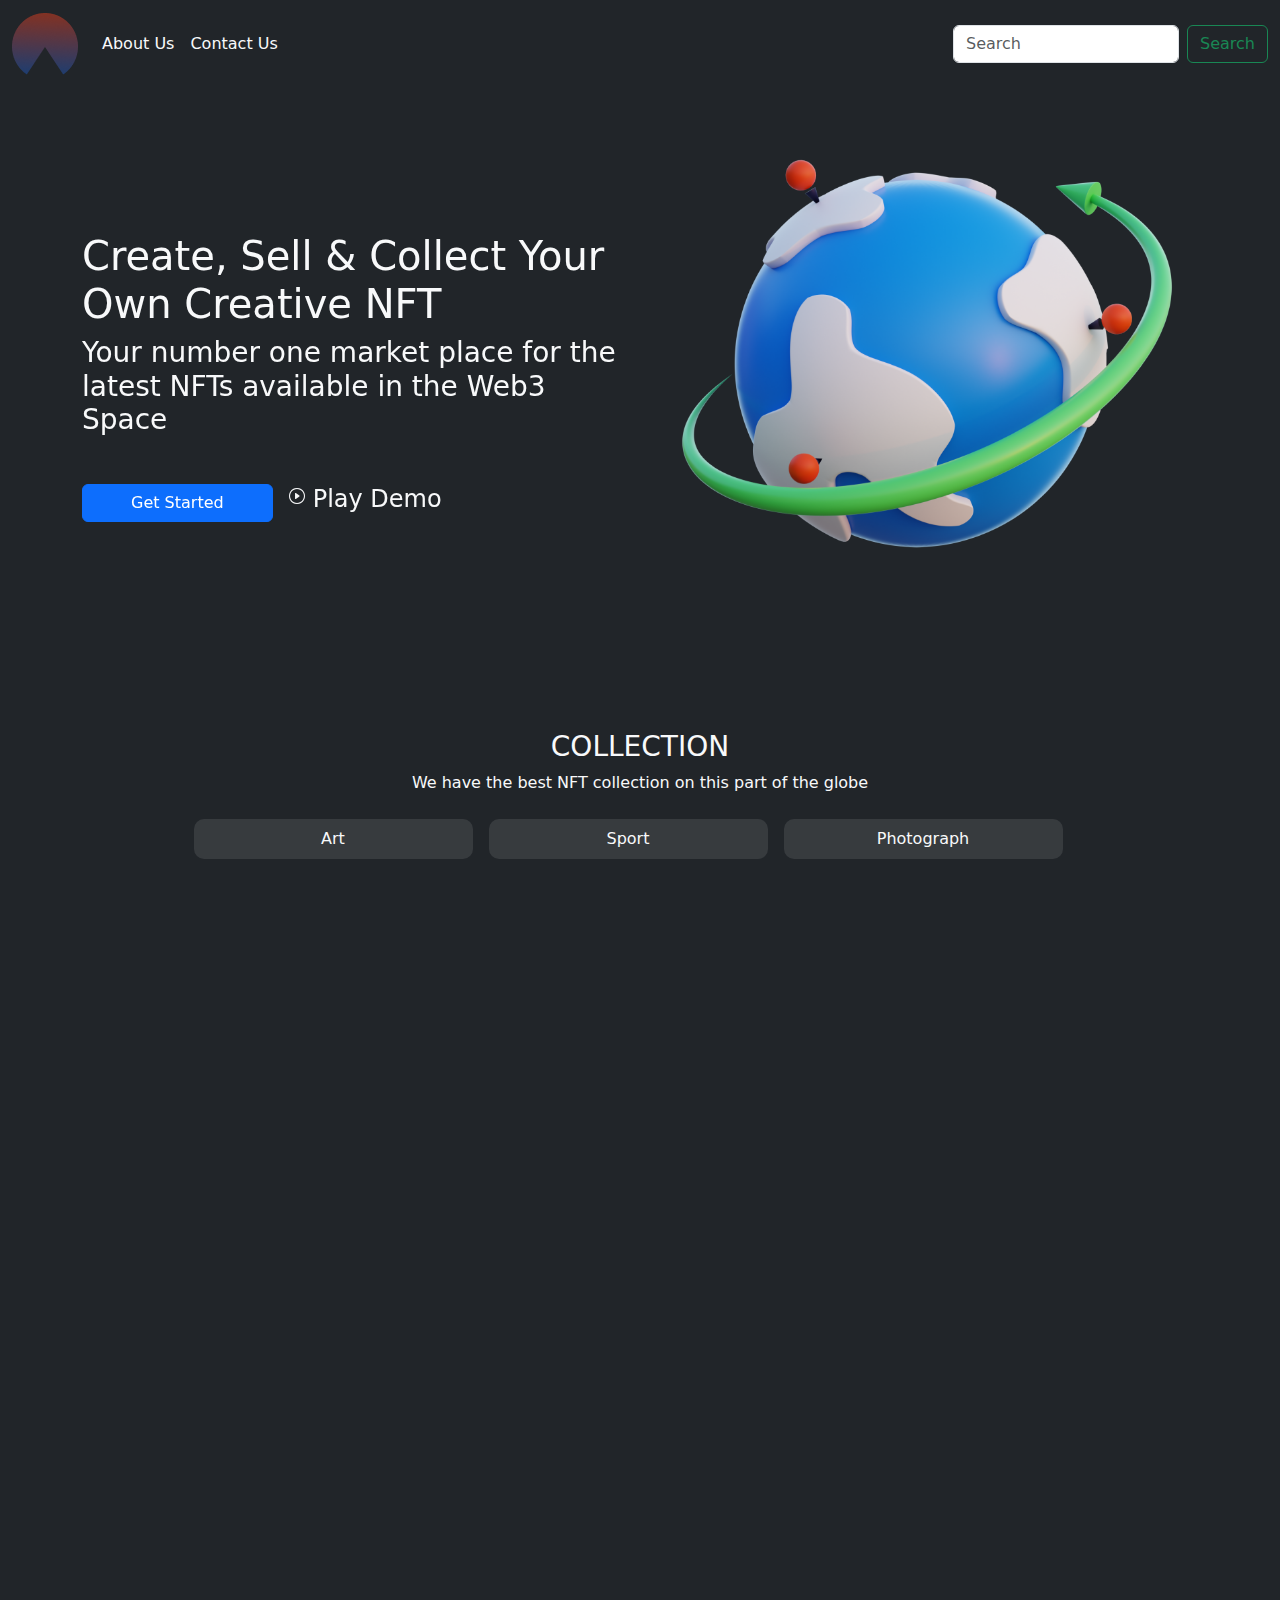
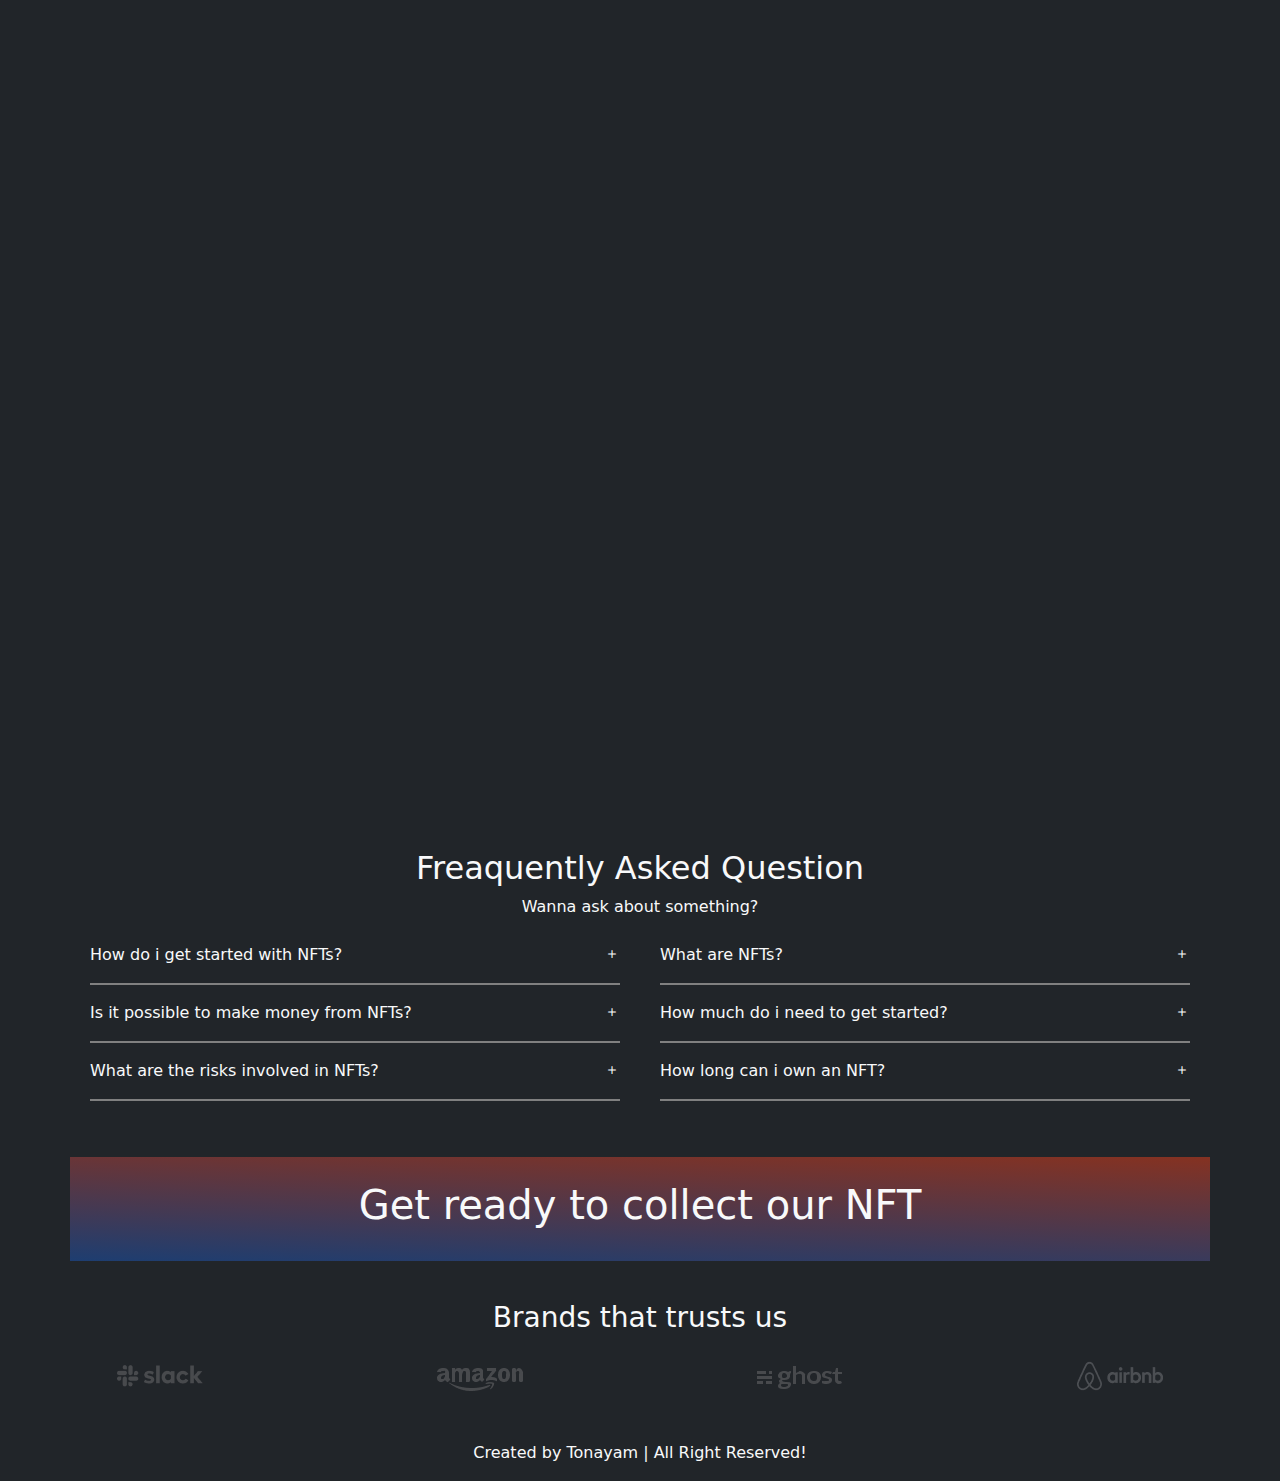
==== commit aca93ee0: "Update" ====
--- a/index.html
+++ b/index.html
@@ -61,8 +61,8 @@
     <header>
       <div class="container py-lg-5 py-2">
         <div class="row d-flex flex-lg-row flex-column-reverse">
-          <div class="col-lg-6 py-lg-0 py-5" data-aos="fade-up">
-            <h1 class="tex-bold">
+          <div class="col-lg-6 py-5" data-aos="fade-up">
+            <h1 class="tex-bold pt-lg-5">
               Create, Sell & Collect Your Own Creative NFT
             </h1>
             <h3 class="tex-bold">
@@ -89,9 +89,9 @@
           <h3>COLLECTION</h3>
           <p>We have the best NFT collection on this part of the globe</p>
           <div class="row d-flex justify-content-center text-center">
-            <div class="cat col-3">Art</div>
-            <div class="cat col-3">Sport</div>
-            <div class="cat col-lg-3 col-md-3 col-5">Photograph</div>
+            <div class="cat m-2 p-2 col-3">Art</div>
+            <div class="cat m-2 p-2 col-3">Sport</div>
+            <div class="cat m-2 p-2 col-lg-3 col-md-3 col-5">Photograph</div>
           </div>
           <div class="col-lg-4 col-md-6 col-12">
             <div
--- a/styles.css
+++ b/styles.css
@@ -10,8 +10,6 @@
 .collection .cat {
   background: rgba(255, 255, 255, 0.1);
   border-radius: 10px;
-  margin: 1rem;
-  padding: 0.5rem;
 }
 .collection .card {
   background: linear-gradient(
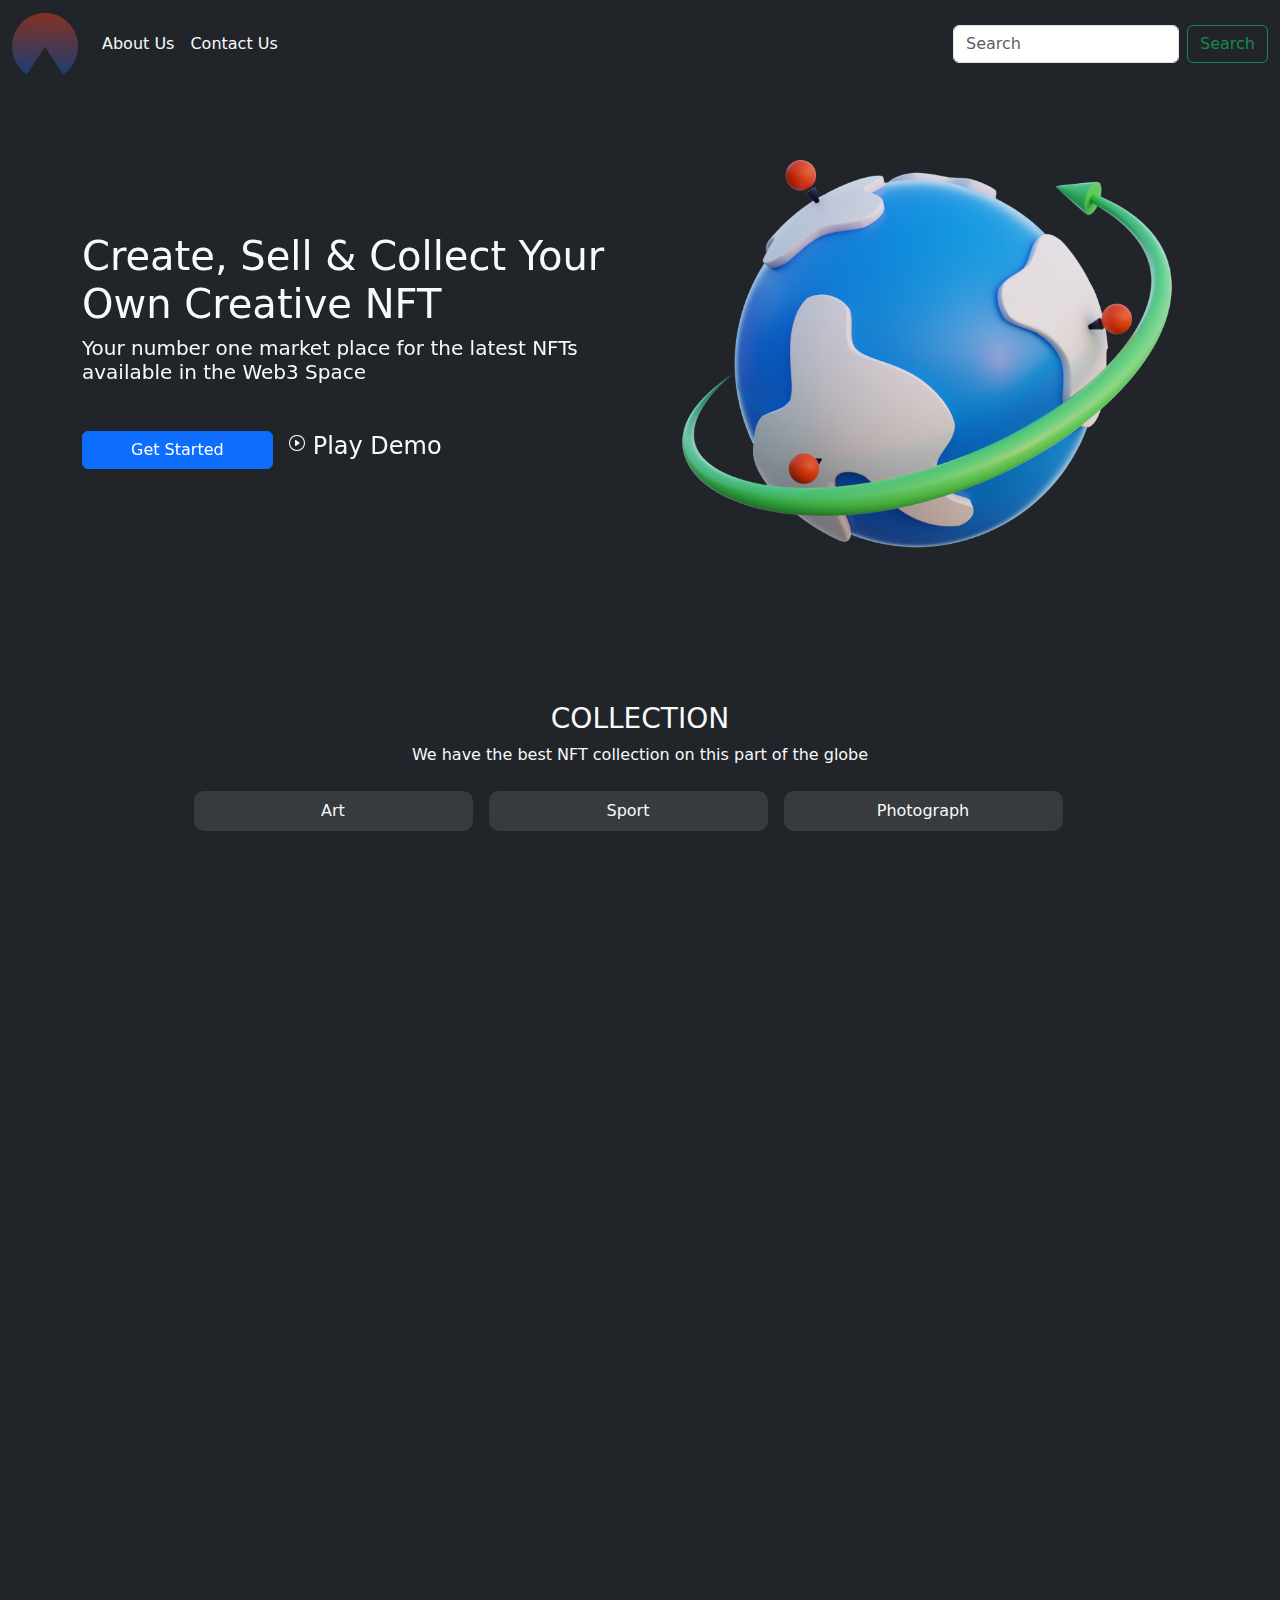
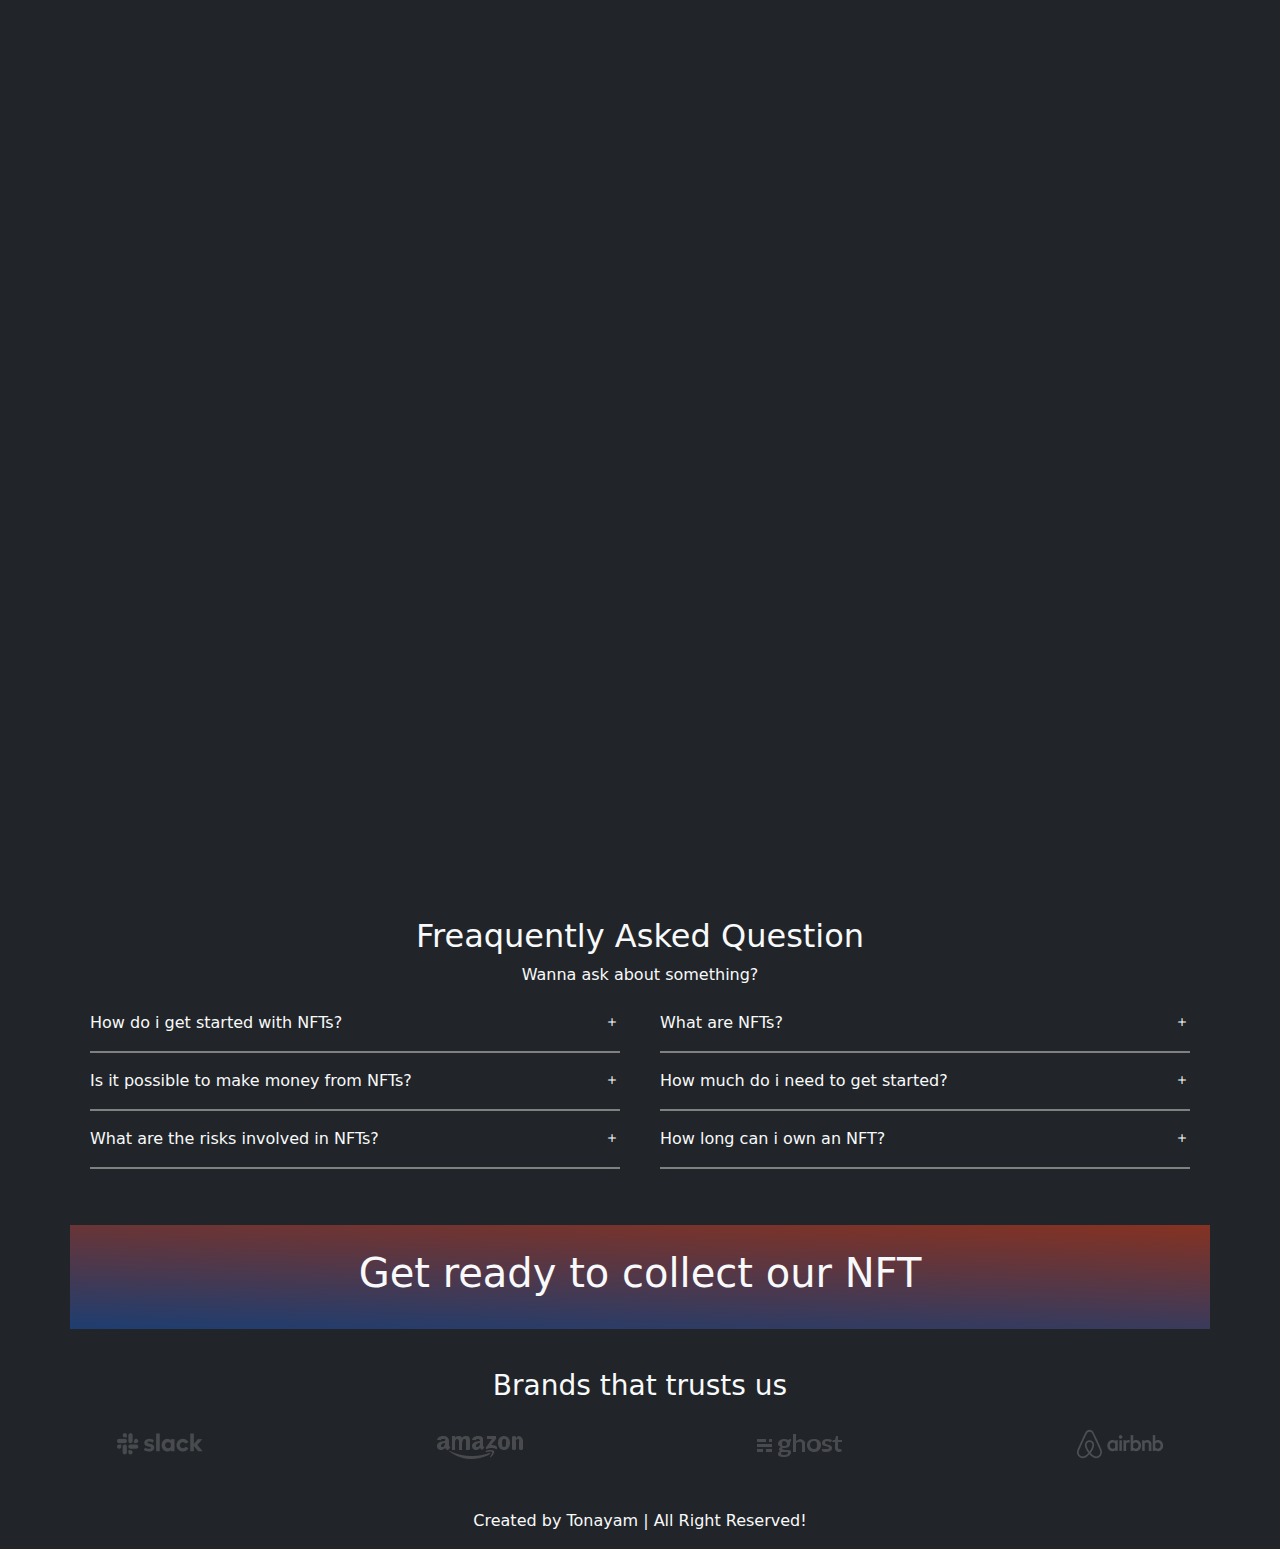
==== commit 482d429d: "Update" ====
--- a/index.html
+++ b/index.html
@@ -12,9 +12,9 @@
       rel="stylesheet"
       href="https://cdn.jsdelivr.net/npm/bootstrap-icons@1.8.2/font/bootstrap-icons.css"
     />
-    <link rel="stylesheet" href="./styles.css" />
+    <link rel="stylesheet" href="./CSS/styles.css" />
     <link href="https://unpkg.com/aos@2.3.1/dist/aos.css" rel="stylesheet" />
-    <title>Meta-Verse</title>
+    <title>Market-Verse</title>
   </head>
   <body class="bg-dark text-light">
     <nav class="navbar navbar-expand-lg">
@@ -36,10 +36,10 @@
         <div class="collapse navbar-collapse" id="navbarSupportedContent">
           <ul class="navbar-nav me-auto mb-2 mb-lg-0">
             <li class="nav-item">
-              <a class="nav-link text-light" href="./about.html">About Us</a>
+              <a class="nav-link text-light" href="./CSS/about.css">About Us</a>
             </li>
             <li class="nav-item">
-              <a class="nav-link text-light" href="./contact.html"
+              <a class="nav-link text-light" href="./CSS/contact.css"
                 >Contact Us</a
               >
             </li>
@@ -65,10 +65,10 @@
             <h1 class="tex-bold pt-lg-5">
               Create, Sell & Collect Your Own Creative NFT
             </h1>
-            <h3 class="tex-bold">
+            <h5>
               Your number one market place for the latest NFTs available in the
               Web3 Space
-            </h3>
+            </h5>
             <div class="d-flex flex-column flex-lg-row align-items-center pt-4">
               <button class="btn btn-primary px-lg-5">Get Started</button>
               <a class="p-3 text-light d-flex text-decoration-none" href="#"
@@ -88,14 +88,14 @@
         <div class="row text-center">
           <h3>COLLECTION</h3>
           <p>We have the best NFT collection on this part of the globe</p>
-          <div class="row d-flex justify-content-center text-center">
+          <div class="row d-flex justify-content-center text-center pb-5">
             <div class="cat m-2 p-2 col-3">Art</div>
             <div class="cat m-2 p-2 col-3">Sport</div>
             <div class="cat m-2 p-2 col-lg-3 col-md-3 col-5">Photograph</div>
           </div>
           <div class="col-lg-4 col-md-6 col-12">
             <div
-              class="card p-2"
+              class="card p-2 my-3"
               data-aos="zoom-in"
               data-aos-offset="300"
               data-aos-easing="ease-in-sine"
@@ -112,7 +112,7 @@
           </div>
           <div class="col-lg-4 col-md-6 col-12">
             <div
-              class="card p-2"
+              class="card p-2 my-3"
               data-aos="zoom-in"
               data-aos-offset="300"
               data-aos-easing="ease-in-sine"
@@ -129,7 +129,7 @@
           </div>
           <div class="col-lg-4 col-md-6 col-12">
             <div
-              class="card p-2"
+              class="card p-2 my-3"
               data-aos="zoom-in"
               data-aos-offset="300"
               data-aos-easing="ease-in-sine"
@@ -146,7 +146,7 @@
           </div>
           <div class="col-lg-4 col-md-6 col-12">
             <div
-              class="card p-2"
+              class="card p-2 my-3"
               data-aos="zoom-in"
               data-aos-offset="300"
               data-aos-easing="ease-in-sine"
@@ -163,7 +163,7 @@
           </div>
           <div class="col-lg-4 col-md-6 col-12">
             <div
-              class="card p-2"
+              class="card p-2 my-3"
               data-aos="zoom-in"
               data-aos-offset="300"
               data-aos-easing="ease-in-sine"
@@ -180,7 +180,7 @@
           </div>
           <div class="col-lg-4 col-md-6 col-12">
             <div
-              class="card p-2"
+              class="card p-2 my-3"
               data-aos="zoom-in"
               data-aos-offset="300"
               data-aos-easing="ease-in-sine"
@@ -197,7 +197,7 @@
           </div>
           <div class="col-lg-4 col-md-6 col-12">
             <div
-              class="card p-2"
+              class="card p-2 my-3"
               data-aos="zoom-in"
               data-aos-offset="300"
               data-aos-easing="ease-in-sine"
@@ -214,7 +214,7 @@
           </div>
           <div class="col-lg-4 col-md-6 col-12">
             <div
-              class="card p-2"
+              class="card p-2 my-3"
               data-aos="zoom-in"
               data-aos-offset="300"
               data-aos-easing="ease-in-sine"
@@ -231,7 +231,7 @@
           </div>
           <div class="col-lg-4 col-md-6 col-12">
             <div
-              class="card p-2"
+              class="card p-2 my-3"
               data-aos="zoom-in"
               data-aos-offset="300"
               data-aos-easing="ease-in-sine"
--- a/CSS/styles.css
+++ b/CSS/styles.css
@@ -0,0 +1,64 @@
+* {
+  padding: 0;
+  margin: 0;
+  box-sizing: border-box;
+}
+
+.globe img {
+  animation: globe 2s infinite linear;
+}
+.collection .cat {
+  background: rgba(255, 255, 255, 0.1);
+  border-radius: 10px;
+}
+.collection .card {
+  background: linear-gradient(
+    181.88deg,
+    rgba(208, 60, 30, 0.56) 1.59%,
+    rgba(16, 82, 177, 0.56) 105.94%
+  );
+  border-radius: 15px;
+}
+.faq .question {
+  border-bottom: 2px solid grey;
+}
+.get-ready .container {
+  background: linear-gradient(
+    181.88deg,
+    rgba(208, 60, 30, 0.56) 1.59%,
+    rgba(16, 82, 177, 0.56) 105.94%
+  );
+  animation: bg-change 2s infinite;
+}
+/* ANIMATED BANNER */
+@keyframes bg-change {
+  0% {
+    background: linear-gradient(
+      181.88deg,
+      rgba(208, 60, 30, 0.56) 1.59%,
+      rgba(16, 82, 177, 0.56) 105.94%
+    );
+  }
+  50% {
+    background: #212529;
+  }
+  100% {
+    background: linear-gradient(
+      181.88deg,
+      rgba(208, 60, 30, 0.56) 1.59%,
+      rgba(16, 82, 177, 0.56) 105.94%
+    );
+  }
+}
+/* GLOBE ANIMATION */
+@keyframes globe {
+  0% {
+    transform: scale(1);
+  }
+  50% {
+    transform: scale(1.1);
+  }
+  100% {
+    transform: scale(1);
+  }
+}
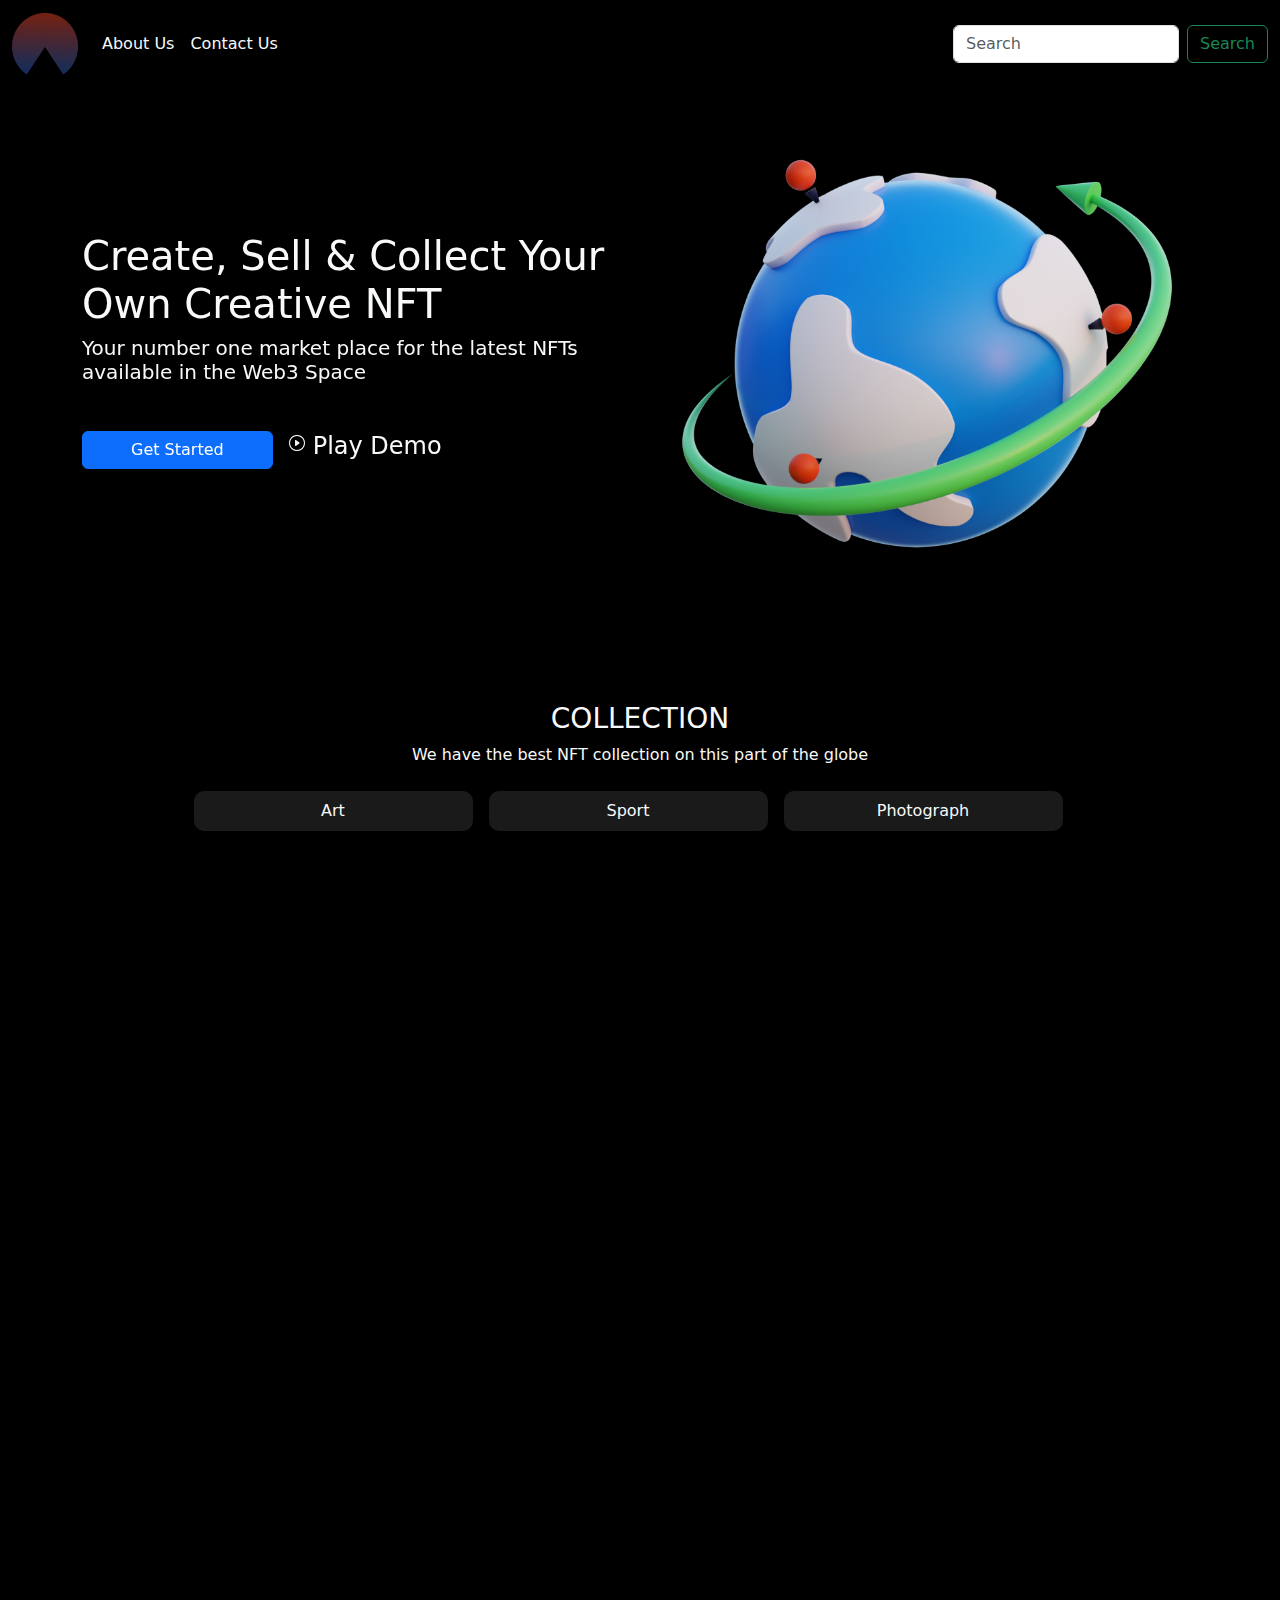
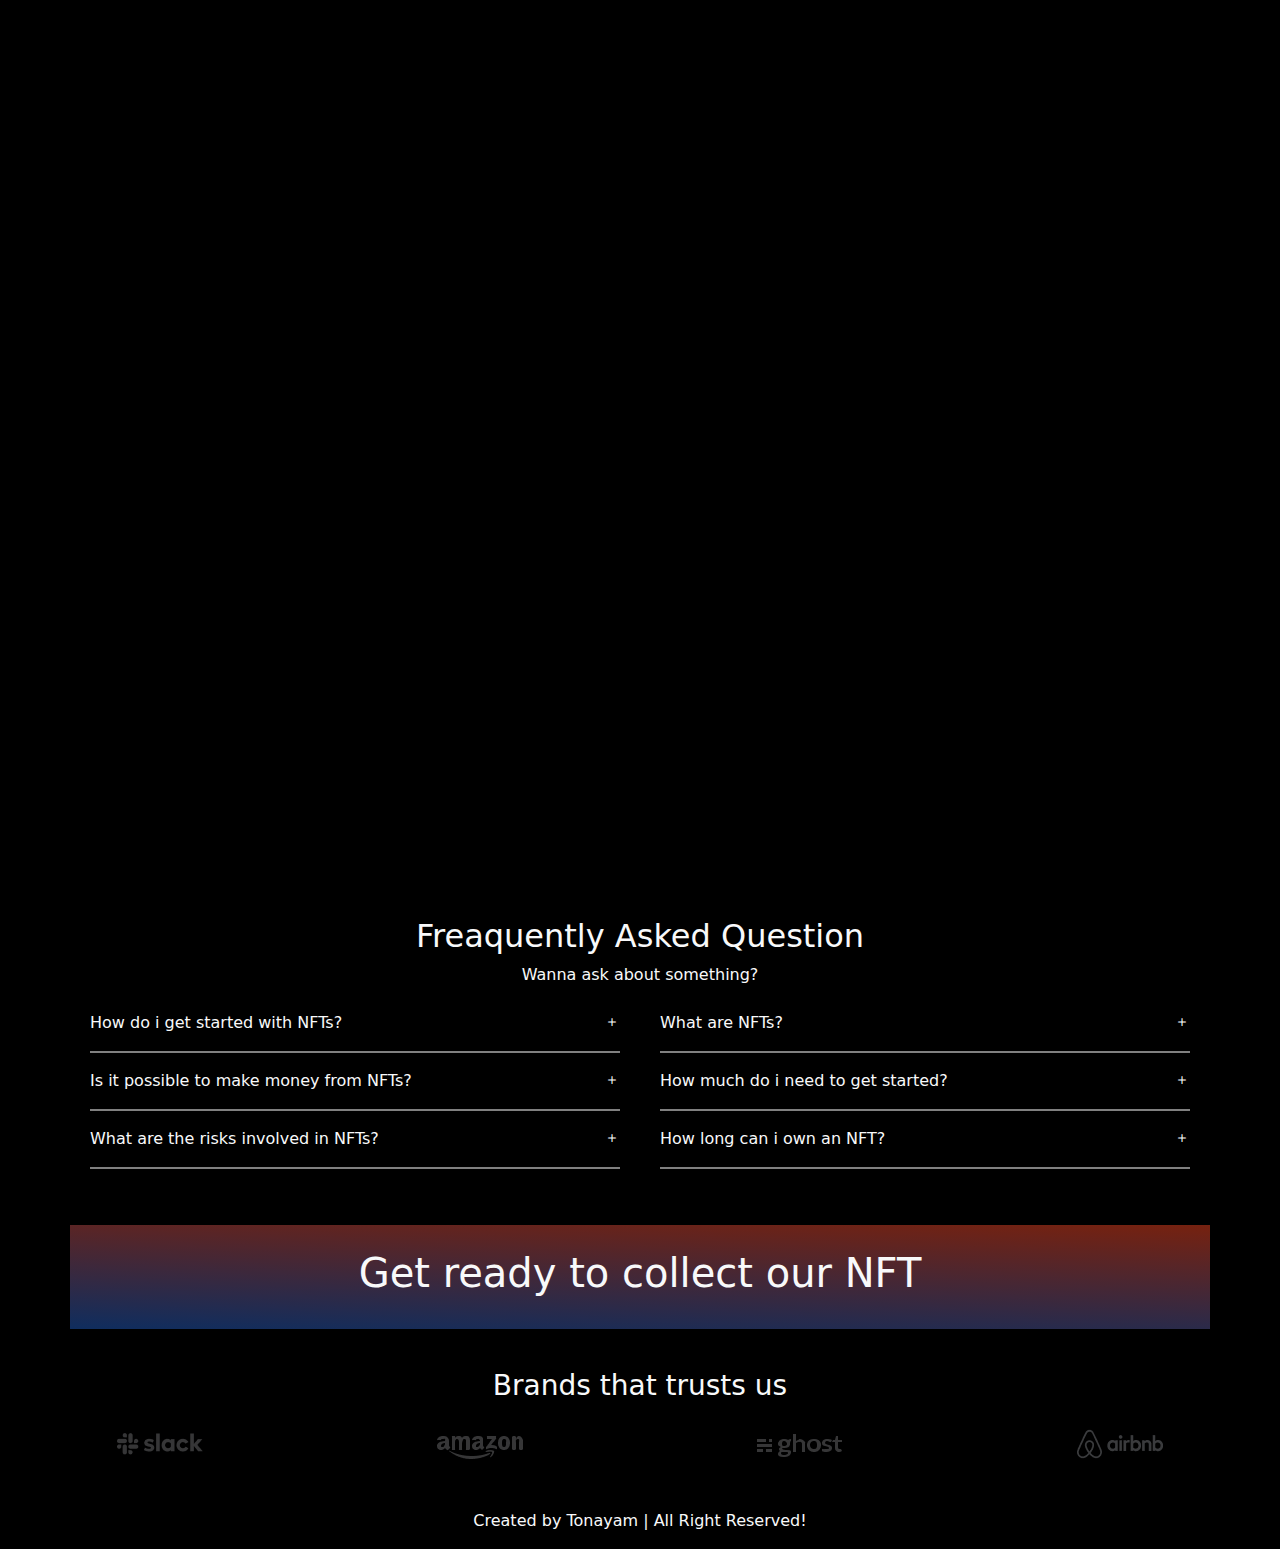
==== commit 5bda2984: "Update" ====
--- a/index.html
+++ b/index.html
@@ -16,7 +16,7 @@
     <link href="https://unpkg.com/aos@2.3.1/dist/aos.css" rel="stylesheet" />
     <title>Market-Verse</title>
   </head>
-  <body class="bg-dark text-light">
+  <body class="text-light">
     <nav class="navbar navbar-expand-lg">
       <div class="container-fluid">
         <a class="navbar-brand" href="#"
@@ -36,10 +36,12 @@
         <div class="collapse navbar-collapse" id="navbarSupportedContent">
           <ul class="navbar-nav me-auto mb-2 mb-lg-0">
             <li class="nav-item">
-              <a class="nav-link text-light" href="./CSS/about.css">About Us</a>
+              <a class="nav-link text-light" href="./html/about.html"
+                >About Us</a
+              >
             </li>
             <li class="nav-item">
-              <a class="nav-link text-light" href="./CSS/contact.css"
+              <a class="nav-link text-light" href="./html/contact.html"
                 >Contact Us</a
               >
             </li>
--- a/CSS/styles.css
+++ b/CSS/styles.css
@@ -3,7 +3,9 @@
   margin: 0;
   box-sizing: border-box;
 }
-
+body {
+  background: black;
+}
 .globe img {
   animation: globe 2s infinite linear;
 }
@@ -40,7 +42,7 @@
     );
   }
   50% {
-    background: #212529;
+    background: black;
   }
   100% {
     background: linear-gradient(
